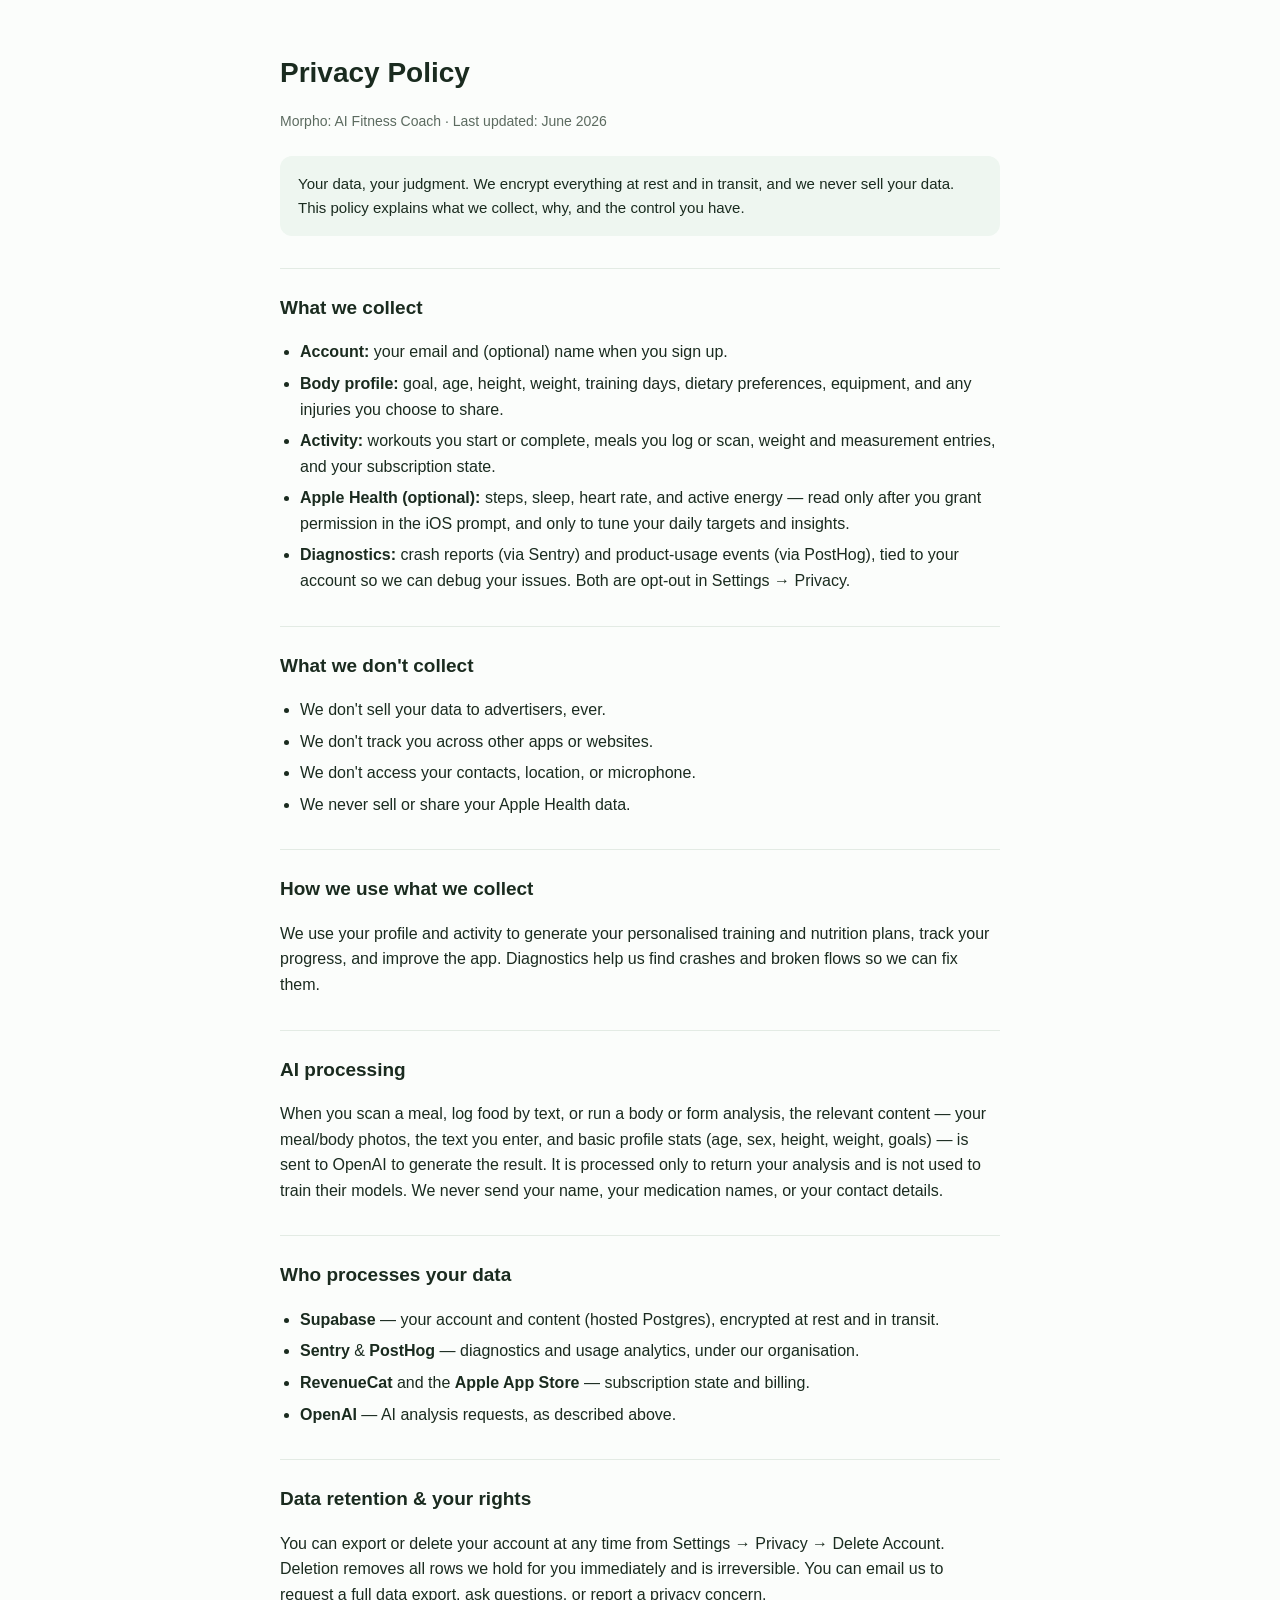
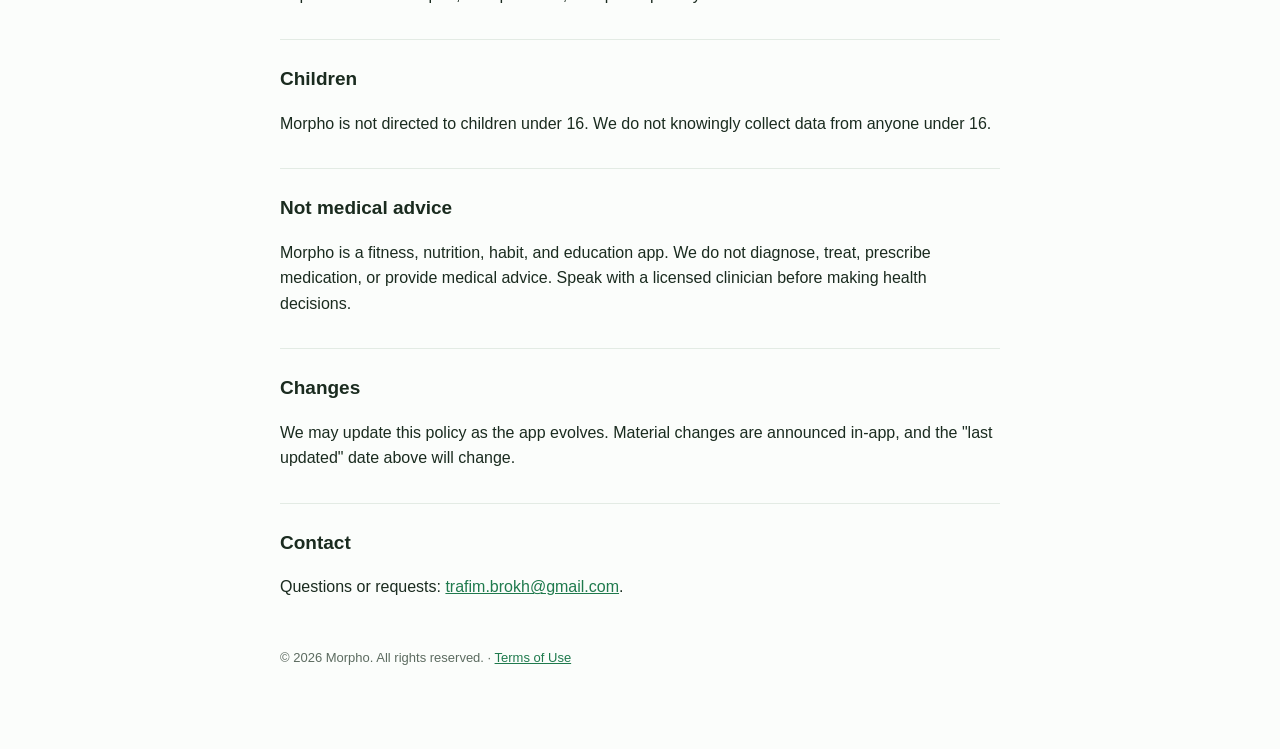
==== privacy.html @ f712c0f1 "Real contact email + support landing page" ====
<!DOCTYPE html>
<html lang="en">
<head>
<meta charset="utf-8" />
<meta name="viewport" content="width=device-width, initial-scale=1" />
<title>Privacy Policy — Morpho</title>
<style>
  :root { color-scheme: light; }
  body { font-family: -apple-system, BlinkMacSystemFont, "Segoe UI", Roboto, Helvetica, Arial, sans-serif;
         max-width: 720px; margin: 0 auto; padding: 32px 20px 80px; color: #1a2b1f; line-height: 1.6; background: #fbfdfb; }
  h1 { font-size: 28px; margin-bottom: 4px; }
  h2 { font-size: 19px; margin-top: 32px; border-top: 1px solid #e3ebe4; padding-top: 24px; }
  .meta { color: #5c6b60; font-size: 14px; margin-bottom: 24px; }
  ul { padding-left: 20px; } li { margin: 6px 0; }
  a { color: #1f7a4d; }
  .note { background: #eef6f0; border-radius: 12px; padding: 16px 18px; font-size: 15px; }
  footer { margin-top: 48px; color: #5c6b60; font-size: 13px; }
</style>
</head>
<body>
<h1>Privacy Policy</h1>
<p class="meta">Morpho: AI Fitness Coach &middot; Last updated: June 2026</p>

<p class="note">Your data, your judgment. We encrypt everything at rest and in transit, and we never sell your data. This policy explains what we collect, why, and the control you have.</p>

<h2>What we collect</h2>
<ul>
  <li><strong>Account:</strong> your email and (optional) name when you sign up.</li>
  <li><strong>Body profile:</strong> goal, age, height, weight, training days, dietary preferences, equipment, and any injuries you choose to share.</li>
  <li><strong>Activity:</strong> workouts you start or complete, meals you log or scan, weight and measurement entries, and your subscription state.</li>
  <li><strong>Apple Health (optional):</strong> steps, sleep, heart rate, and active energy — read only after you grant permission in the iOS prompt, and only to tune your daily targets and insights.</li>
  <li><strong>Diagnostics:</strong> crash reports (via Sentry) and product-usage events (via PostHog), tied to your account so we can debug your issues. Both are opt-out in Settings &rarr; Privacy.</li>
</ul>

<h2>What we don't collect</h2>
<ul>
  <li>We don't sell your data to advertisers, ever.</li>
  <li>We don't track you across other apps or websites.</li>
  <li>We don't access your contacts, location, or microphone.</li>
  <li>We never sell or share your Apple Health data.</li>
</ul>

<h2>How we use what we collect</h2>
<p>We use your profile and activity to generate your personalised training and nutrition plans, track your progress, and improve the app. Diagnostics help us find crashes and broken flows so we can fix them.</p>

<h2>AI processing</h2>
<p>When you scan a meal, log food by text, or run a body or form analysis, the relevant content — your meal/body photos, the text you enter, and basic profile stats (age, sex, height, weight, goals) — is sent to OpenAI to generate the result. It is processed only to return your analysis and is not used to train their models. We never send your name, your medication names, or your contact details.</p>

<h2>Who processes your data</h2>
<ul>
  <li><strong>Supabase</strong> — your account and content (hosted Postgres), encrypted at rest and in transit.</li>
  <li><strong>Sentry</strong> &amp; <strong>PostHog</strong> — diagnostics and usage analytics, under our organisation.</li>
  <li><strong>RevenueCat</strong> and the <strong>Apple App Store</strong> — subscription state and billing.</li>
  <li><strong>OpenAI</strong> — AI analysis requests, as described above.</li>
</ul>

<h2>Data retention &amp; your rights</h2>
<p>You can export or delete your account at any time from Settings &rarr; Privacy &rarr; Delete Account. Deletion removes all rows we hold for you immediately and is irreversible. You can email us to request a full data export, ask questions, or report a privacy concern.</p>

<h2>Children</h2>
<p>Morpho is not directed to children under 16. We do not knowingly collect data from anyone under 16.</p>

<h2>Not medical advice</h2>
<p>Morpho is a fitness, nutrition, habit, and education app. We do not diagnose, treat, prescribe medication, or provide medical advice. Speak with a licensed clinician before making health decisions.</p>

<h2>Changes</h2>
<p>We may update this policy as the app evolves. Material changes are announced in-app, and the "last updated" date above will change.</p>

<h2>Contact</h2>
<p>Questions or requests: <a href="mailto:trafim.brokh@gmail.com">trafim.brokh@gmail.com</a>.</p>

<footer>&copy; 2026 Morpho. All rights reserved. &middot; <a href="./terms.html">Terms of Use</a></footer>
</body>
</html>
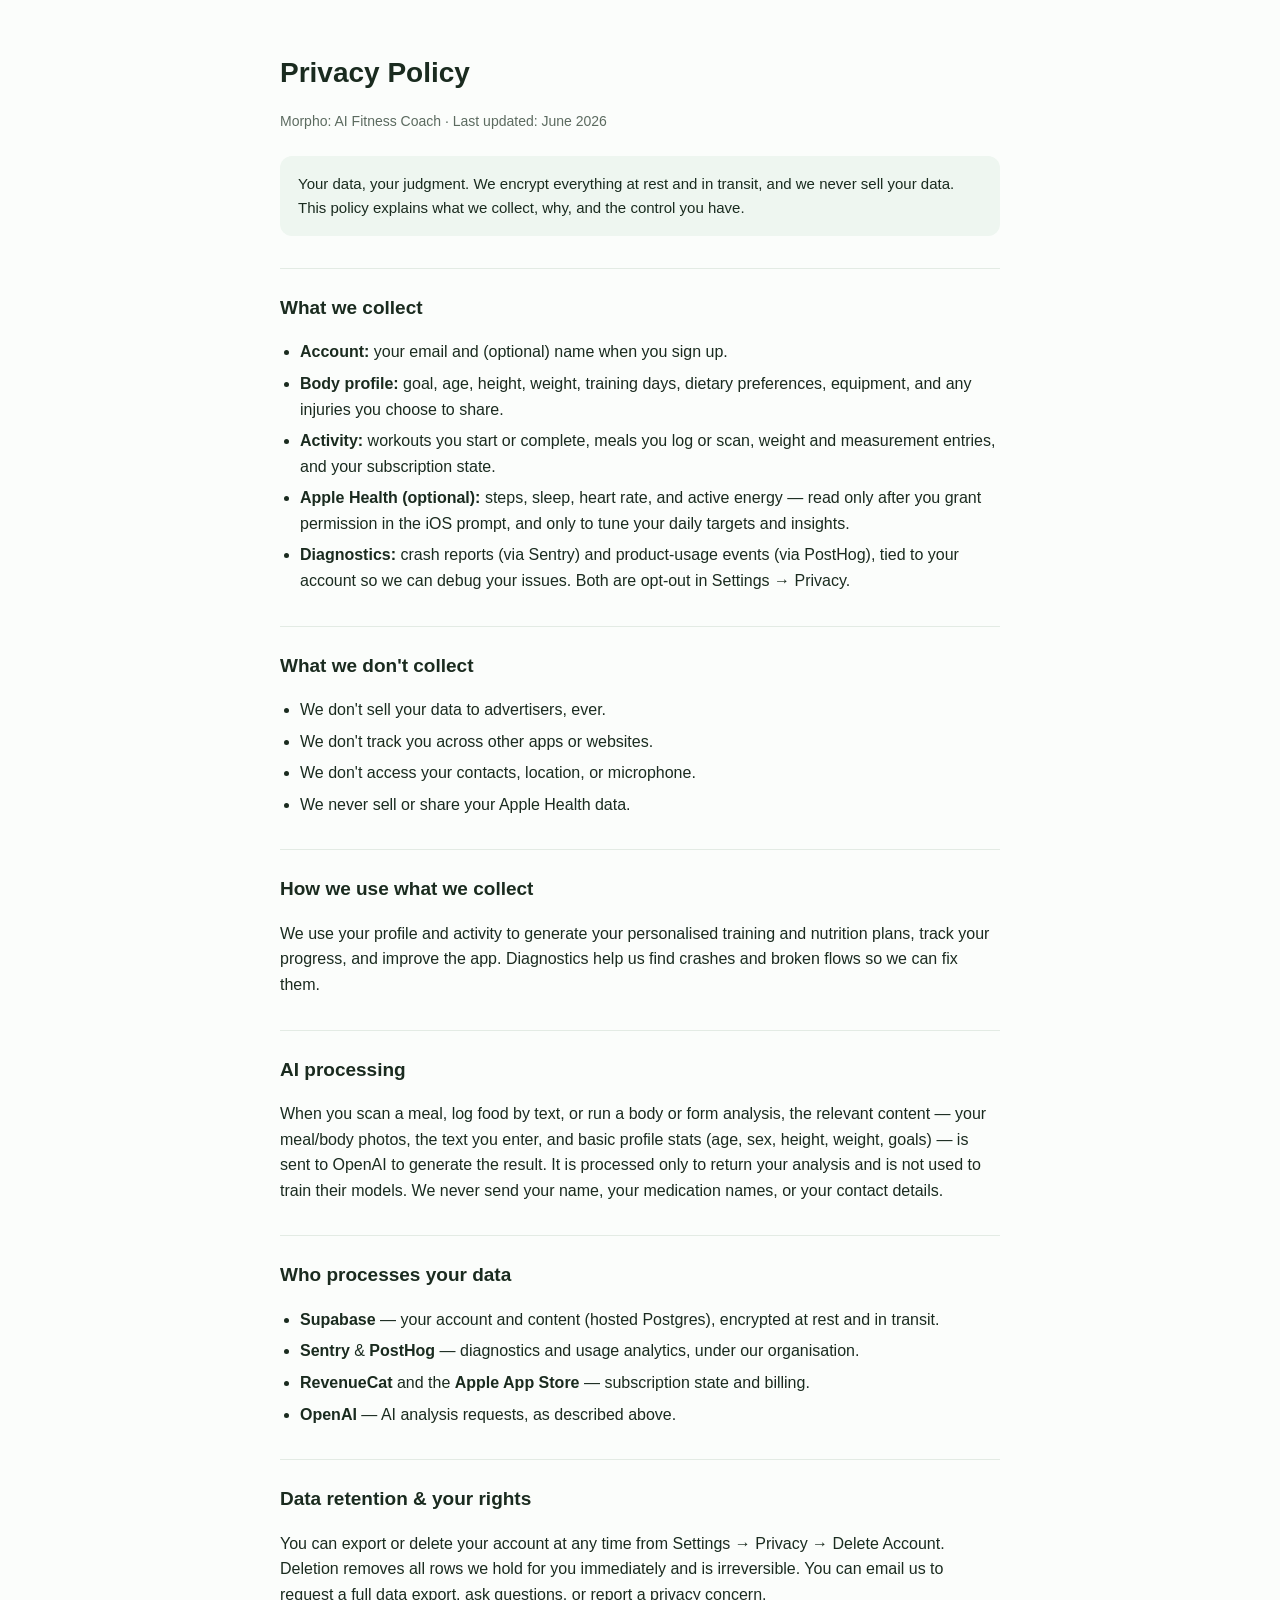
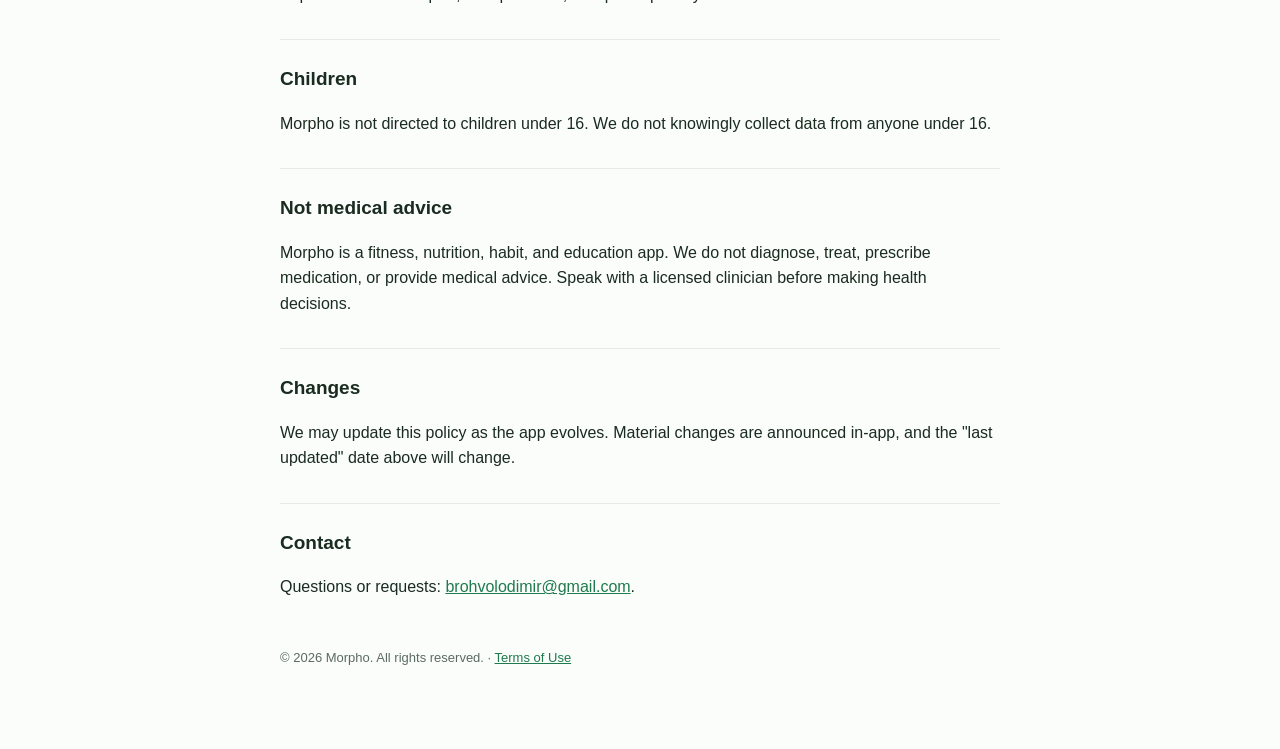
==== commit 682c6974: "Update support contact email to brohvolodimir@gmail.com" ====
--- a/privacy.html
+++ b/privacy.html
@@ -67,7 +67,7 @@
 <p>We may update this policy as the app evolves. Material changes are announced in-app, and the "last updated" date above will change.</p>
 
 <h2>Contact</h2>
-<p>Questions or requests: <a href="mailto:trafim.brokh@gmail.com">trafim.brokh@gmail.com</a>.</p>
+<p>Questions or requests: <a href="mailto:brohvolodimir@gmail.com">brohvolodimir@gmail.com</a>.</p>
 
 <footer>&copy; 2026 Morpho. All rights reserved. &middot; <a href="./terms.html">Terms of Use</a></footer>
 </body>
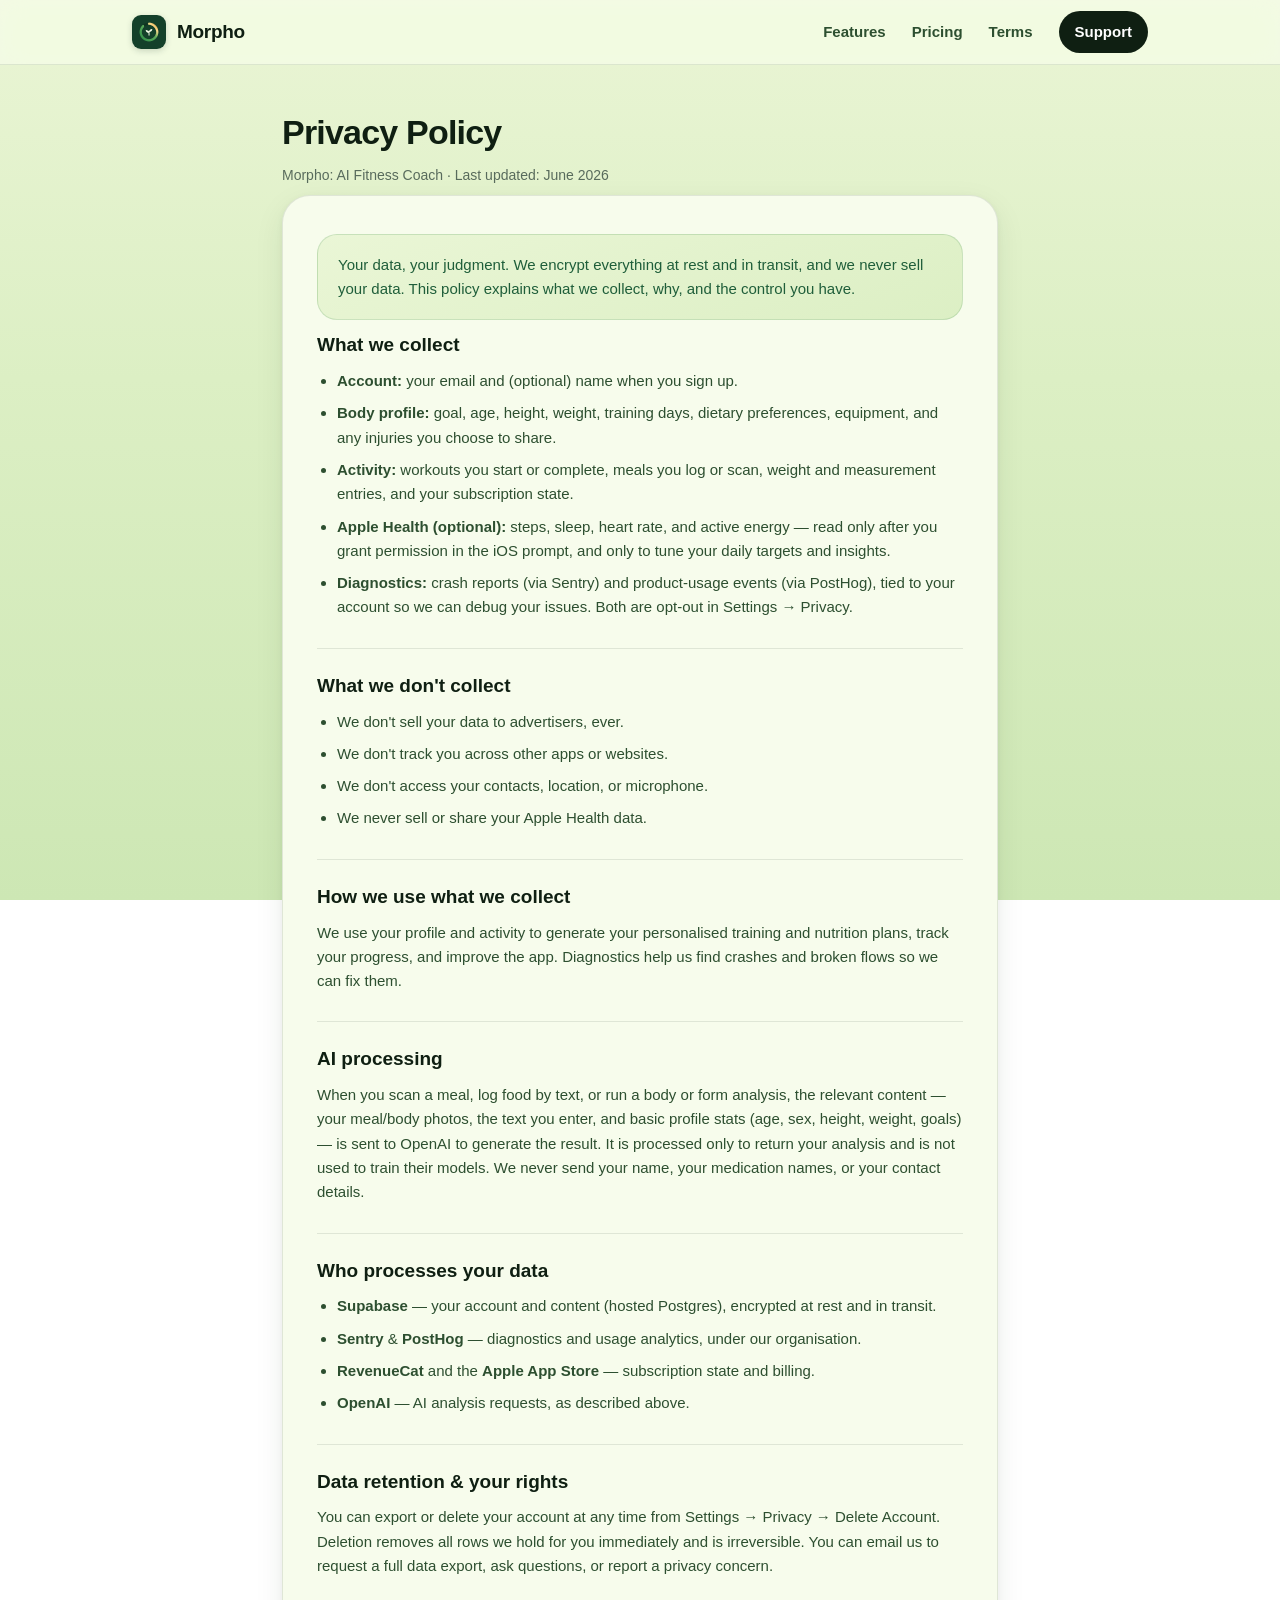
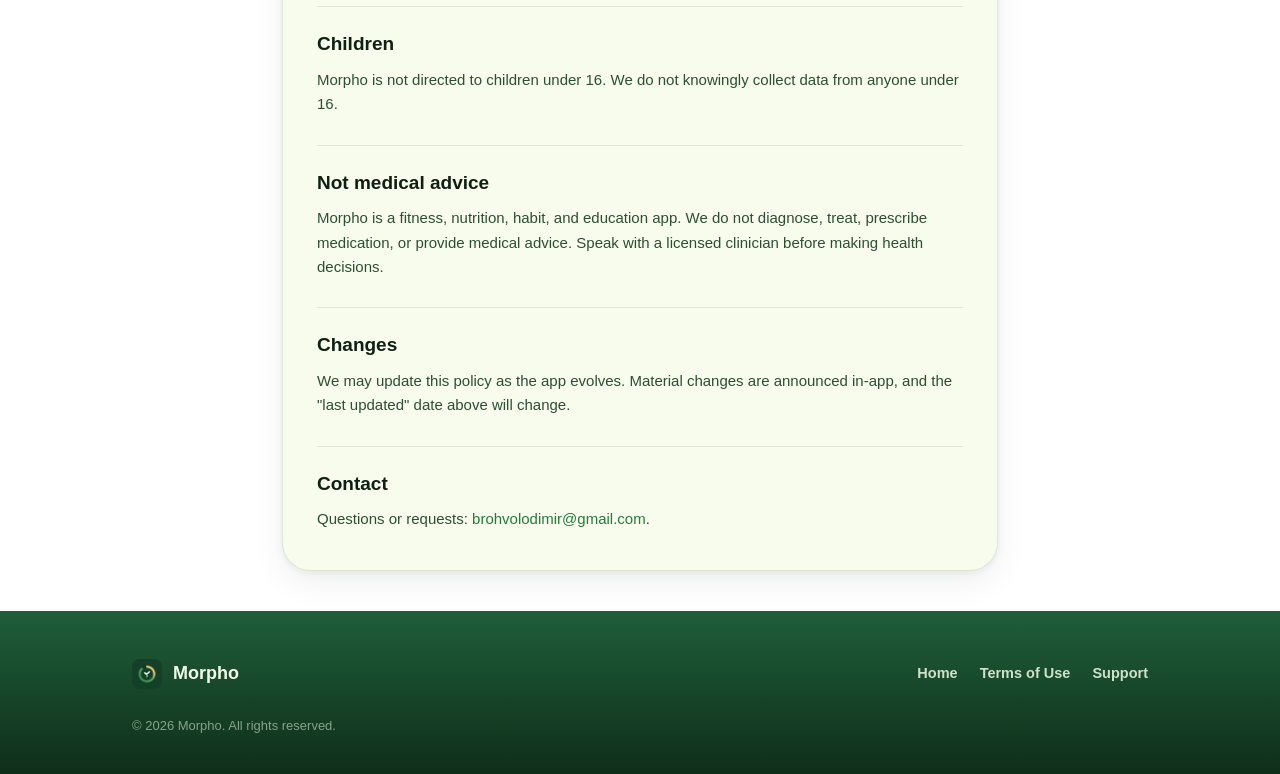
==== commit 618ef4d9: "Real Morpho marketing site (Meadow Dawn): landing + features + pricing + restyled legal" ====
--- a/privacy.html
+++ b/privacy.html
@@ -4,71 +4,93 @@
 <meta charset="utf-8" />
 <meta name="viewport" content="width=device-width, initial-scale=1" />
 <title>Privacy Policy — Morpho</title>
-<style>
-  :root { color-scheme: light; }
-  body { font-family: -apple-system, BlinkMacSystemFont, "Segoe UI", Roboto, Helvetica, Arial, sans-serif;
-         max-width: 720px; margin: 0 auto; padding: 32px 20px 80px; color: #1a2b1f; line-height: 1.6; background: #fbfdfb; }
-  h1 { font-size: 28px; margin-bottom: 4px; }
-  h2 { font-size: 19px; margin-top: 32px; border-top: 1px solid #e3ebe4; padding-top: 24px; }
-  .meta { color: #5c6b60; font-size: 14px; margin-bottom: 24px; }
-  ul { padding-left: 20px; } li { margin: 6px 0; }
-  a { color: #1f7a4d; }
-  .note { background: #eef6f0; border-radius: 12px; padding: 16px 18px; font-size: 15px; }
-  footer { margin-top: 48px; color: #5c6b60; font-size: 13px; }
-</style>
+<link rel="icon" href="icon.png" />
+<link rel="stylesheet" href="styles.css" />
 </head>
 <body>
-<h1>Privacy Policy</h1>
-<p class="meta">Morpho: AI Fitness Coach &middot; Last updated: June 2026</p>
 
-<p class="note">Your data, your judgment. We encrypt everything at rest and in transit, and we never sell your data. This policy explains what we collect, why, and the control you have.</p>
+<header class="nav">
+  <div class="wrap nav-inner">
+    <a class="brand" href="./"><img src="icon.png" alt="Morpho" /> Morpho</a>
+    <nav class="nav-links">
+      <a href="./#features">Features</a>
+      <a href="./#pricing">Pricing</a>
+      <a href="terms.html">Terms</a>
+      <a class="nav-cta" href="mailto:brohvolodimir@gmail.com">Support</a>
+    </nav>
+  </div>
+</header>
 
-<h2>What we collect</h2>
-<ul>
-  <li><strong>Account:</strong> your email and (optional) name when you sign up.</li>
-  <li><strong>Body profile:</strong> goal, age, height, weight, training days, dietary preferences, equipment, and any injuries you choose to share.</li>
-  <li><strong>Activity:</strong> workouts you start or complete, meals you log or scan, weight and measurement entries, and your subscription state.</li>
-  <li><strong>Apple Health (optional):</strong> steps, sleep, heart rate, and active energy — read only after you grant permission in the iOS prompt, and only to tune your daily targets and insights.</li>
-  <li><strong>Diagnostics:</strong> crash reports (via Sentry) and product-usage events (via PostHog), tied to your account so we can debug your issues. Both are opt-out in Settings &rarr; Privacy.</li>
-</ul>
+<div class="wrap narrow">
+  <div class="legal-head">
+    <h1>Privacy Policy</h1>
+    <div class="meta">Morpho: AI Fitness Coach &middot; Last updated: June 2026</div>
+  </div>
 
-<h2>What we don't collect</h2>
-<ul>
-  <li>We don't sell your data to advertisers, ever.</li>
-  <li>We don't track you across other apps or websites.</li>
-  <li>We don't access your contacts, location, or microphone.</li>
-  <li>We never sell or share your Apple Health data.</li>
-</ul>
+  <div class="legal">
+    <p class="promise">Your data, your judgment. We encrypt everything at rest and in transit, and we never sell your data. This policy explains what we collect, why, and the control you have.</p>
 
-<h2>How we use what we collect</h2>
-<p>We use your profile and activity to generate your personalised training and nutrition plans, track your progress, and improve the app. Diagnostics help us find crashes and broken flows so we can fix them.</p>
+    <h2>What we collect</h2>
+    <ul>
+      <li><strong>Account:</strong> your email and (optional) name when you sign up.</li>
+      <li><strong>Body profile:</strong> goal, age, height, weight, training days, dietary preferences, equipment, and any injuries you choose to share.</li>
+      <li><strong>Activity:</strong> workouts you start or complete, meals you log or scan, weight and measurement entries, and your subscription state.</li>
+      <li><strong>Apple Health (optional):</strong> steps, sleep, heart rate, and active energy — read only after you grant permission in the iOS prompt, and only to tune your daily targets and insights.</li>
+      <li><strong>Diagnostics:</strong> crash reports (via Sentry) and product-usage events (via PostHog), tied to your account so we can debug your issues. Both are opt-out in Settings &rarr; Privacy.</li>
+    </ul>
 
-<h2>AI processing</h2>
-<p>When you scan a meal, log food by text, or run a body or form analysis, the relevant content — your meal/body photos, the text you enter, and basic profile stats (age, sex, height, weight, goals) — is sent to OpenAI to generate the result. It is processed only to return your analysis and is not used to train their models. We never send your name, your medication names, or your contact details.</p>
+    <h2>What we don't collect</h2>
+    <ul>
+      <li>We don't sell your data to advertisers, ever.</li>
+      <li>We don't track you across other apps or websites.</li>
+      <li>We don't access your contacts, location, or microphone.</li>
+      <li>We never sell or share your Apple Health data.</li>
+    </ul>
 
-<h2>Who processes your data</h2>
-<ul>
-  <li><strong>Supabase</strong> — your account and content (hosted Postgres), encrypted at rest and in transit.</li>
-  <li><strong>Sentry</strong> &amp; <strong>PostHog</strong> — diagnostics and usage analytics, under our organisation.</li>
-  <li><strong>RevenueCat</strong> and the <strong>Apple App Store</strong> — subscription state and billing.</li>
-  <li><strong>OpenAI</strong> — AI analysis requests, as described above.</li>
-</ul>
+    <h2>How we use what we collect</h2>
+    <p>We use your profile and activity to generate your personalised training and nutrition plans, track your progress, and improve the app. Diagnostics help us find crashes and broken flows so we can fix them.</p>
 
-<h2>Data retention &amp; your rights</h2>
-<p>You can export or delete your account at any time from Settings &rarr; Privacy &rarr; Delete Account. Deletion removes all rows we hold for you immediately and is irreversible. You can email us to request a full data export, ask questions, or report a privacy concern.</p>
+    <h2>AI processing</h2>
+    <p>When you scan a meal, log food by text, or run a body or form analysis, the relevant content — your meal/body photos, the text you enter, and basic profile stats (age, sex, height, weight, goals) — is sent to OpenAI to generate the result. It is processed only to return your analysis and is not used to train their models. We never send your name, your medication names, or your contact details.</p>
 
-<h2>Children</h2>
-<p>Morpho is not directed to children under 16. We do not knowingly collect data from anyone under 16.</p>
+    <h2>Who processes your data</h2>
+    <ul>
+      <li><strong>Supabase</strong> — your account and content (hosted Postgres), encrypted at rest and in transit.</li>
+      <li><strong>Sentry</strong> &amp; <strong>PostHog</strong> — diagnostics and usage analytics, under our organisation.</li>
+      <li><strong>RevenueCat</strong> and the <strong>Apple App Store</strong> — subscription state and billing.</li>
+      <li><strong>OpenAI</strong> — AI analysis requests, as described above.</li>
+    </ul>
 
-<h2>Not medical advice</h2>
-<p>Morpho is a fitness, nutrition, habit, and education app. We do not diagnose, treat, prescribe medication, or provide medical advice. Speak with a licensed clinician before making health decisions.</p>
+    <h2>Data retention &amp; your rights</h2>
+    <p>You can export or delete your account at any time from Settings &rarr; Privacy &rarr; Delete Account. Deletion removes all rows we hold for you immediately and is irreversible. You can email us to request a full data export, ask questions, or report a privacy concern.</p>
 
-<h2>Changes</h2>
-<p>We may update this policy as the app evolves. Material changes are announced in-app, and the "last updated" date above will change.</p>
+    <h2>Children</h2>
+    <p>Morpho is not directed to children under 16. We do not knowingly collect data from anyone under 16.</p>
 
-<h2>Contact</h2>
-<p>Questions or requests: <a href="mailto:brohvolodimir@gmail.com">brohvolodimir@gmail.com</a>.</p>
+    <h2>Not medical advice</h2>
+    <p>Morpho is a fitness, nutrition, habit, and education app. We do not diagnose, treat, prescribe medication, or provide medical advice. Speak with a licensed clinician before making health decisions.</p>
 
-<footer>&copy; 2026 Morpho. All rights reserved. &middot; <a href="./terms.html">Terms of Use</a></footer>
+    <h2>Changes</h2>
+    <p>We may update this policy as the app evolves. Material changes are announced in-app, and the "last updated" date above will change.</p>
+
+    <h2>Contact</h2>
+    <p>Questions or requests: <a href="mailto:brohvolodimir@gmail.com">brohvolodimir@gmail.com</a>.</p>
+  </div>
+</div>
+
+<footer>
+  <div class="wrap">
+    <div class="foot">
+      <div class="b"><img src="icon.png" alt="Morpho" /> Morpho</div>
+      <div class="foot-links">
+        <a href="./">Home</a>
+        <a href="terms.html">Terms of Use</a>
+        <a href="mailto:brohvolodimir@gmail.com">Support</a>
+      </div>
+    </div>
+    <div class="copy">© 2026 Morpho. All rights reserved.</div>
+  </div>
+</footer>
+
 </body>
 </html>
--- a/styles.css
+++ b/styles.css
@@ -0,0 +1,121 @@
+/* Morpho — Meadow Dawn web identity
+   Palette mirrors the app's constants/theme.ts. */
+:root{
+  --bg-top:#EAF5D5; --bg-mid:#DCEFC4; --bg-low:#CDE7B4;
+  --cream:#F7FCEC; --cream-alt:#E8F2D3;
+  --green:#267A3D; --green-bright:#2F8F4A; --mint:#5FAE5C;
+  --forest:#1F5E3A; --ink:#0F1F12; --forest-ink:#0F2E1A;
+  --gold:#D49A2E; --gold-light:#FFD98A; --gold-pale:#FFF6D6;
+  --text:#0F1F12; --text-2:#2D4F30; --muted:#586B5C;
+  --line:rgba(15,46,26,.10);
+  --radius:20px; --radius-lg:28px; --radius-pill:999px;
+  --shadow:0 10px 30px rgba(15,46,26,.08), 0 2px 6px rgba(15,46,26,.05);
+  --shadow-lg:0 26px 64px rgba(15,46,26,.18);
+  --font:-apple-system,BlinkMacSystemFont,"Segoe UI",Roboto,Inter,Helvetica,Arial,sans-serif;
+}
+*{box-sizing:border-box;margin:0;padding:0}
+html{scroll-behavior:smooth;-webkit-text-size-adjust:100%}
+body{font-family:var(--font);color:var(--text);line-height:1.62;
+  background:linear-gradient(180deg,var(--bg-top) 0%,var(--bg-mid) 42%,var(--bg-low) 100%);
+  background-attachment:fixed;-webkit-font-smoothing:antialiased;text-rendering:optimizeLegibility}
+a{color:var(--green);text-decoration:none;transition:opacity .15s ease}
+a:hover{opacity:.78}
+.wrap{max-width:1060px;margin:0 auto;padding:0 22px}
+.narrow{max-width:760px}
+
+/* ---------- Header ---------- */
+header.nav{position:sticky;top:0;z-index:30;backdrop-filter:saturate(150%) blur(12px);
+  background:rgba(247,252,236,.72);border-bottom:1px solid var(--line)}
+.nav-inner{display:flex;align-items:center;justify-content:space-between;height:64px}
+.brand{display:flex;align-items:center;gap:11px;font-weight:800;font-size:19px;letter-spacing:-.3px;color:var(--ink)}
+.brand img{width:34px;height:34px;border-radius:9px;box-shadow:0 2px 6px rgba(15,46,26,.18)}
+.nav-links{display:flex;gap:26px;align-items:center}
+.nav-links a{color:var(--text-2);font-weight:600;font-size:15px}
+.nav-cta{background:var(--ink);color:#fff !important;padding:9px 16px;border-radius:var(--radius-pill);font-size:14px;font-weight:700;opacity:1}
+.nav-cta:hover{opacity:.88}
+@media(max-width:640px){.nav-links a:not(.nav-cta){display:none}}
+
+/* ---------- Hero ---------- */
+.hero{position:relative;margin:26px 0 8px;border-radius:var(--radius-lg);overflow:hidden;
+  background:linear-gradient(165deg,#2F8F4A 0%,#1F5E3A 52%,#0F2E1A 100%);
+  box-shadow:var(--shadow-lg);color:#F4FBE9}
+.hero::before{content:"";position:absolute;top:-120px;right:-80px;width:340px;height:340px;border-radius:50%;
+  background:radial-gradient(circle,rgba(255,217,138,.55),rgba(212,154,46,.10) 60%,transparent 72%);filter:blur(2px)}
+.hero-in{position:relative;padding:64px 44px 60px;max-width:720px}
+.badge{display:inline-flex;align-items:center;gap:8px;background:rgba(255,246,214,.16);
+  border:1px solid rgba(255,217,138,.42);color:var(--gold-pale);padding:7px 14px;border-radius:var(--radius-pill);
+  font-size:13px;font-weight:700;letter-spacing:.2px;margin-bottom:22px}
+.badge .dot{width:7px;height:7px;border-radius:50%;background:var(--gold-light);box-shadow:0 0 10px var(--gold-light)}
+.hero h1{font-size:clamp(34px,6vw,54px);line-height:1.04;letter-spacing:-1.4px;font-weight:850;margin-bottom:18px}
+.hero h1 .accent{color:var(--gold-light)}
+.hero p.sub{font-size:clamp(16px,2.4vw,20px);color:rgba(244,251,233,.82);max-width:560px;margin-bottom:30px}
+.hero-cta{display:flex;gap:14px;flex-wrap:wrap}
+.btn{display:inline-flex;align-items:center;gap:9px;font-weight:750;font-size:15px;padding:13px 22px;border-radius:var(--radius-pill);transition:transform .12s ease,box-shadow .15s ease}
+.btn:hover{transform:translateY(-1px)}
+.btn-gold{background:linear-gradient(180deg,#FFE6A6,#F0B53C);color:#5a3d05 !important;box-shadow:0 8px 22px rgba(212,154,46,.4)}
+.btn-ghost{background:rgba(247,252,236,.10);color:#F4FBE9 !important;border:1px solid rgba(244,251,233,.28)}
+
+/* ---------- Sections ---------- */
+section{padding:54px 0}
+.eyebrow{color:var(--green);font-weight:800;font-size:13px;letter-spacing:1.4px;text-transform:uppercase;margin-bottom:10px}
+h2.sec{font-size:clamp(26px,4vw,36px);letter-spacing:-.8px;font-weight:820;line-height:1.1;margin-bottom:14px;color:var(--ink)}
+.lead{color:var(--text-2);font-size:17px;max-width:620px;margin-bottom:34px}
+
+/* feature grid */
+.grid{display:grid;grid-template-columns:repeat(3,1fr);gap:18px}
+@media(max-width:860px){.grid{grid-template-columns:repeat(2,1fr)}}
+@media(max-width:560px){.grid{grid-template-columns:1fr}}
+.card{background:var(--cream);border:1px solid var(--line);border-radius:var(--radius);padding:24px 22px;box-shadow:var(--shadow);transition:transform .15s ease,box-shadow .15s ease}
+.card:hover{transform:translateY(-3px);box-shadow:var(--shadow-lg)}
+.ic{width:46px;height:46px;border-radius:13px;display:flex;align-items:center;justify-content:center;margin-bottom:16px;
+  background:linear-gradient(160deg,#E9F6D4,#CFE9B0);border:1px solid rgba(38,122,61,.18)}
+.ic svg{width:23px;height:23px;stroke:var(--green);stroke-width:2;fill:none;stroke-linecap:round;stroke-linejoin:round}
+.card h3{font-size:18px;letter-spacing:-.3px;margin-bottom:7px;color:var(--ink)}
+.card p{color:var(--muted);font-size:14.5px;line-height:1.55}
+
+/* steps */
+.steps{display:grid;grid-template-columns:repeat(3,1fr);gap:18px}
+@media(max-width:700px){.steps{grid-template-columns:1fr}}
+.step{position:relative;padding:26px 22px;background:var(--cream);border:1px solid var(--line);border-radius:var(--radius);box-shadow:var(--shadow)}
+.step .n{width:34px;height:34px;border-radius:50%;background:var(--ink);color:var(--gold-light);display:flex;align-items:center;justify-content:center;font-weight:800;font-size:15px;margin-bottom:14px}
+.step h3{font-size:17px;margin-bottom:6px}
+.step p{color:var(--muted);font-size:14.5px}
+
+/* pricing */
+.prices{display:grid;grid-template-columns:repeat(3,1fr);gap:18px;align-items:stretch}
+@media(max-width:760px){.prices{grid-template-columns:1fr}}
+.price{background:var(--cream);border:1px solid var(--line);border-radius:var(--radius);padding:26px 24px;box-shadow:var(--shadow);display:flex;flex-direction:column}
+.price.best{border:2px solid var(--green-bright);background:linear-gradient(180deg,#F7FCEC,#EEF7DC);position:relative}
+.price.best::after{content:"BEST VALUE";position:absolute;top:-11px;left:24px;background:var(--ink);color:var(--gold-light);font-size:11px;font-weight:800;letter-spacing:.8px;padding:4px 11px;border-radius:var(--radius-pill)}
+.price .name{font-weight:700;color:var(--text-2);font-size:15px}
+.price .amt{font-size:34px;font-weight:850;letter-spacing:-1px;color:var(--ink);margin:8px 0 2px}
+.price .per{color:var(--muted);font-size:14px;margin-bottom:14px}
+.price .save{margin-top:auto;color:var(--green);font-weight:700;font-size:14px}
+.note{color:var(--muted);font-size:13.5px;margin-top:20px;line-height:1.6}
+
+/* disclaimer band */
+.band{background:var(--cream-alt);border:1px solid var(--line);border-radius:var(--radius);padding:22px 24px;display:flex;gap:14px;align-items:flex-start}
+.band .ic2{flex:0 0 auto;width:38px;height:38px;border-radius:11px;background:#FFF6D6;display:flex;align-items:center;justify-content:center}
+.band .ic2 svg{width:20px;height:20px;stroke:var(--warningInk,#8A6A12);stroke-width:2;fill:none}
+.band p{color:var(--text-2);font-size:14.5px}
+
+/* legal pages */
+.legal-head{padding:40px 0 8px}
+.legal-head h1{font-size:34px;letter-spacing:-.8px;color:var(--ink)}
+.legal-head .meta{color:var(--muted);font-size:14px;margin-top:4px}
+.legal{background:var(--cream);border:1px solid var(--line);border-radius:var(--radius-lg);padding:30px 34px 38px;box-shadow:var(--shadow);margin-bottom:40px}
+.legal h2{font-size:19px;margin-top:28px;color:var(--ink);border-top:1px solid var(--line);padding-top:22px}
+.legal h2:first-of-type{border-top:0;padding-top:0;margin-top:6px}
+.legal p,.legal li{color:var(--text-2);font-size:15px;margin-top:8px}
+.legal ul{padding-left:20px}
+.legal .promise{background:linear-gradient(160deg,#EAF6D6,#DCEFC4);border-radius:var(--radius);padding:18px 20px;font-size:15px;color:var(--forest);margin-bottom:10px;border:1px solid rgba(38,122,61,.16)}
+
+/* footer */
+footer{background:linear-gradient(180deg,#1F5E3A,#0F2E1A);color:#CFE2C8;margin-top:30px;padding:48px 0 38px}
+.foot{display:flex;justify-content:space-between;gap:24px;flex-wrap:wrap}
+.foot .b{display:flex;align-items:center;gap:11px;font-weight:800;font-size:18px;color:#F4FBE9}
+.foot .b img{width:30px;height:30px;border-radius:8px}
+.foot-links{display:flex;gap:22px;flex-wrap:wrap;align-items:center}
+.foot-links a{color:#CFE2C8;font-size:14.5px;font-weight:600}
+.foot-links a:hover{color:#fff;opacity:1}
+.copy{margin-top:26px;color:rgba(207,226,200,.62);font-size:13px}
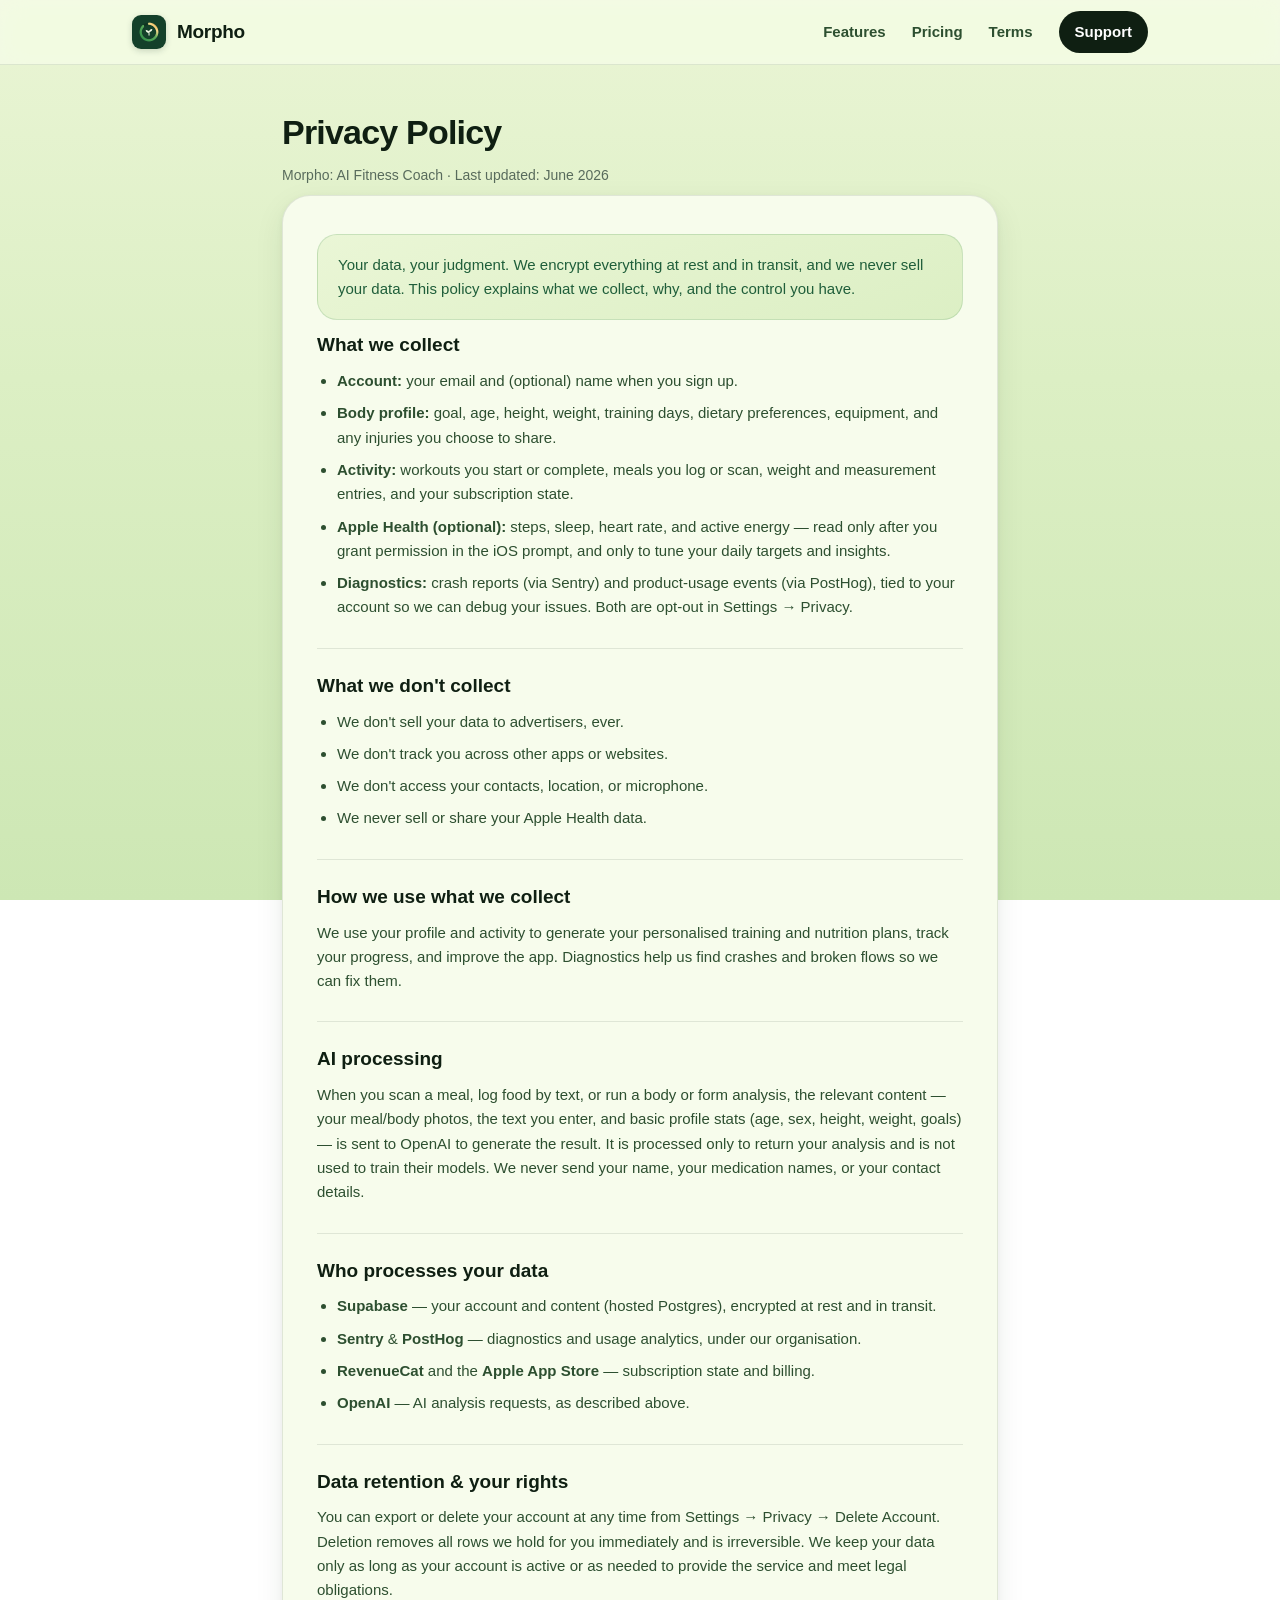
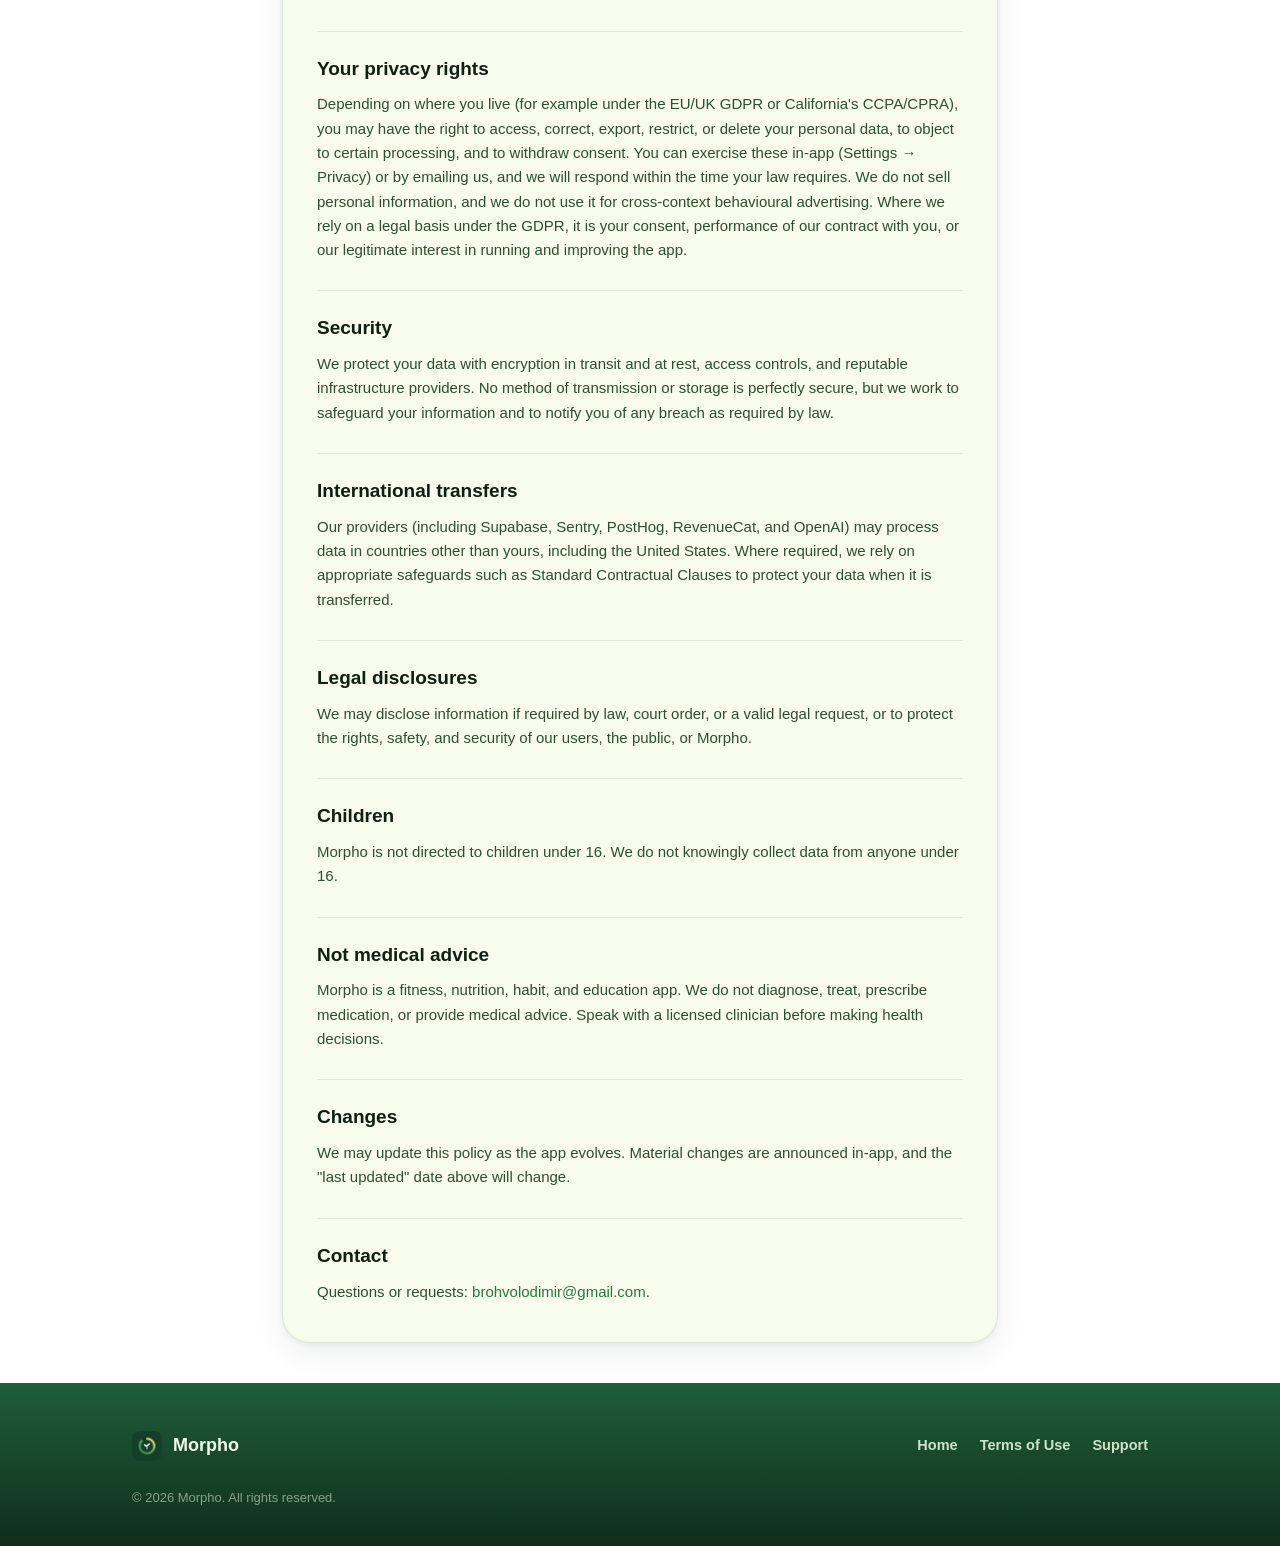
==== commit 50336490: "Strengthen legal: liability, warranty, IP, indemnity, AI + health risk, Apple, governing law; privac" ====
--- a/privacy.html
+++ b/privacy.html
@@ -62,7 +62,19 @@
     </ul>
 
     <h2>Data retention &amp; your rights</h2>
-    <p>You can export or delete your account at any time from Settings &rarr; Privacy &rarr; Delete Account. Deletion removes all rows we hold for you immediately and is irreversible. You can email us to request a full data export, ask questions, or report a privacy concern.</p>
+    <p>You can export or delete your account at any time from Settings &rarr; Privacy &rarr; Delete Account. Deletion removes all rows we hold for you immediately and is irreversible. We keep your data only as long as your account is active or as needed to provide the service and meet legal obligations.</p>
+
+    <h2>Your privacy rights</h2>
+    <p>Depending on where you live (for example under the EU/UK GDPR or California's CCPA/CPRA), you may have the right to access, correct, export, restrict, or delete your personal data, to object to certain processing, and to withdraw consent. You can exercise these in-app (Settings &rarr; Privacy) or by emailing us, and we will respond within the time your law requires. We do not sell personal information, and we do not use it for cross-context behavioural advertising. Where we rely on a legal basis under the GDPR, it is your consent, performance of our contract with you, or our legitimate interest in running and improving the app.</p>
+
+    <h2>Security</h2>
+    <p>We protect your data with encryption in transit and at rest, access controls, and reputable infrastructure providers. No method of transmission or storage is perfectly secure, but we work to safeguard your information and to notify you of any breach as required by law.</p>
+
+    <h2>International transfers</h2>
+    <p>Our providers (including Supabase, Sentry, PostHog, RevenueCat, and OpenAI) may process data in countries other than yours, including the United States. Where required, we rely on appropriate safeguards such as Standard Contractual Clauses to protect your data when it is transferred.</p>
+
+    <h2>Legal disclosures</h2>
+    <p>We may disclose information if required by law, court order, or a valid legal request, or to protect the rights, safety, and security of our users, the public, or Morpho.</p>
 
     <h2>Children</h2>
     <p>Morpho is not directed to children under 16. We do not knowingly collect data from anyone under 16.</p>
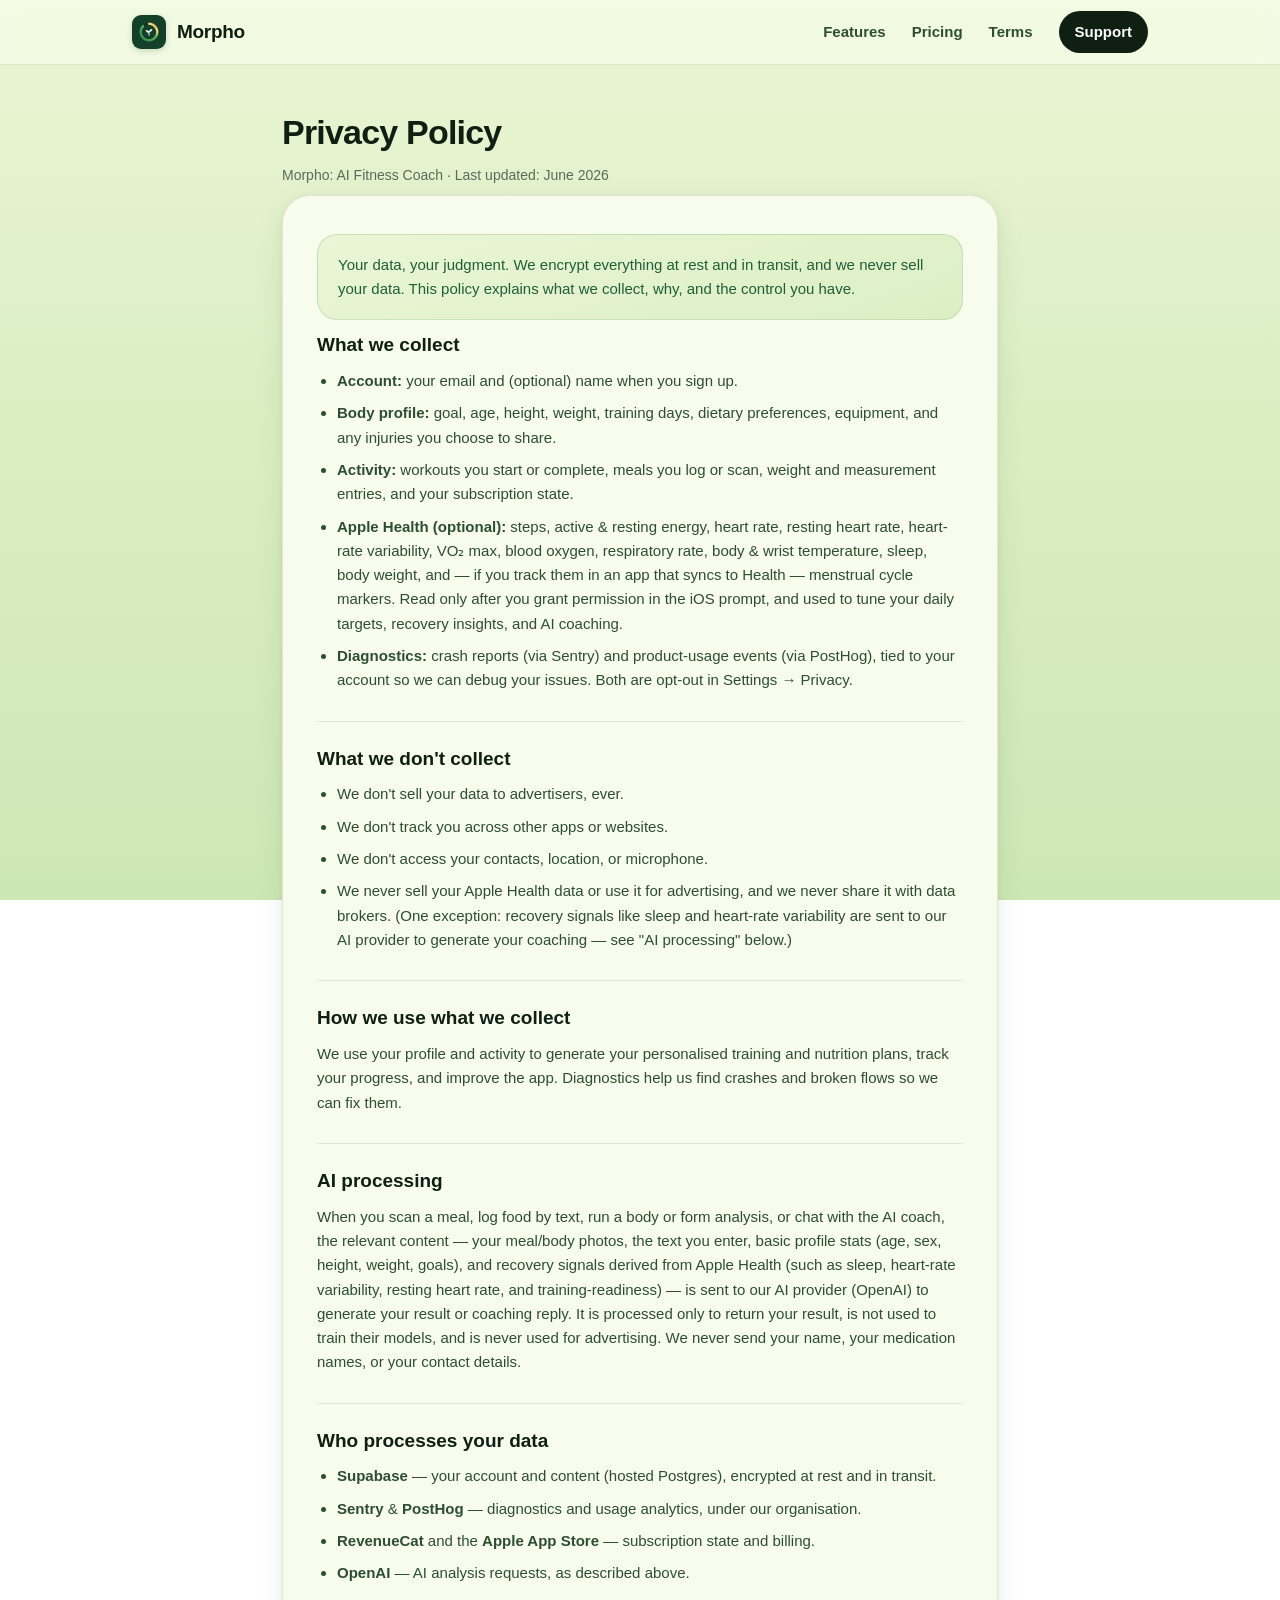
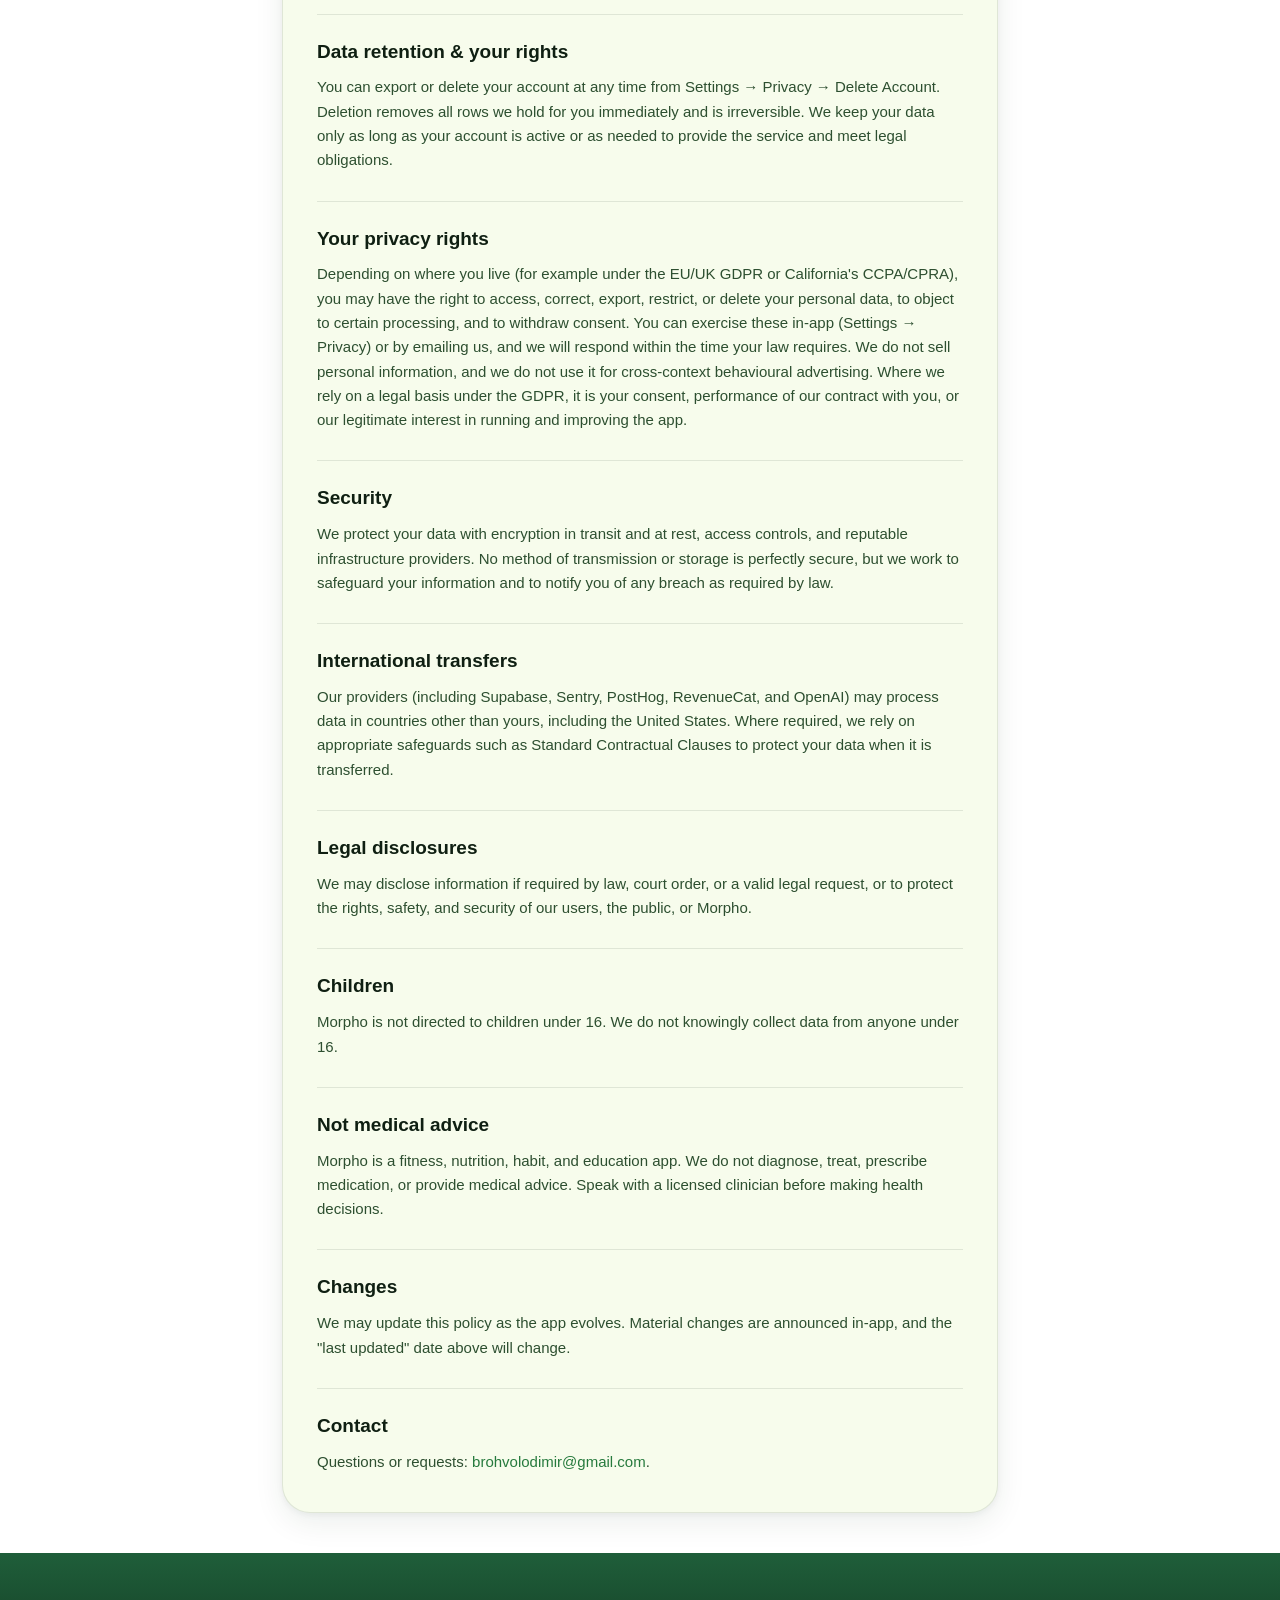
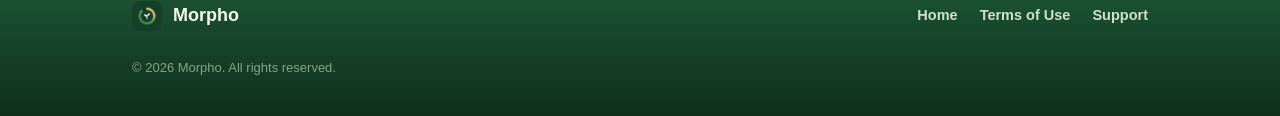
==== commit 843213ec: "Privacy: disclose full HealthKit read scope + that recovery signals go to OpenAI Co-Authored-By: Cla" ====
--- a/privacy.html
+++ b/privacy.html
@@ -35,7 +35,7 @@
       <li><strong>Account:</strong> your email and (optional) name when you sign up.</li>
       <li><strong>Body profile:</strong> goal, age, height, weight, training days, dietary preferences, equipment, and any injuries you choose to share.</li>
       <li><strong>Activity:</strong> workouts you start or complete, meals you log or scan, weight and measurement entries, and your subscription state.</li>
-      <li><strong>Apple Health (optional):</strong> steps, sleep, heart rate, and active energy — read only after you grant permission in the iOS prompt, and only to tune your daily targets and insights.</li>
+      <li><strong>Apple Health (optional):</strong> steps, active &amp; resting energy, heart rate, resting heart rate, heart-rate variability, VO₂ max, blood oxygen, respiratory rate, body &amp; wrist temperature, sleep, body weight, and — if you track them in an app that syncs to Health — menstrual cycle markers. Read only after you grant permission in the iOS prompt, and used to tune your daily targets, recovery insights, and AI coaching.</li>
       <li><strong>Diagnostics:</strong> crash reports (via Sentry) and product-usage events (via PostHog), tied to your account so we can debug your issues. Both are opt-out in Settings &rarr; Privacy.</li>
     </ul>
 
@@ -44,14 +44,14 @@
       <li>We don't sell your data to advertisers, ever.</li>
       <li>We don't track you across other apps or websites.</li>
       <li>We don't access your contacts, location, or microphone.</li>
-      <li>We never sell or share your Apple Health data.</li>
+      <li>We never sell your Apple Health data or use it for advertising, and we never share it with data brokers. (One exception: recovery signals like sleep and heart-rate variability are sent to our AI provider to generate your coaching — see "AI processing" below.)</li>
     </ul>
 
     <h2>How we use what we collect</h2>
     <p>We use your profile and activity to generate your personalised training and nutrition plans, track your progress, and improve the app. Diagnostics help us find crashes and broken flows so we can fix them.</p>
 
     <h2>AI processing</h2>
-    <p>When you scan a meal, log food by text, or run a body or form analysis, the relevant content — your meal/body photos, the text you enter, and basic profile stats (age, sex, height, weight, goals) — is sent to OpenAI to generate the result. It is processed only to return your analysis and is not used to train their models. We never send your name, your medication names, or your contact details.</p>
+    <p>When you scan a meal, log food by text, run a body or form analysis, or chat with the AI coach, the relevant content — your meal/body photos, the text you enter, basic profile stats (age, sex, height, weight, goals), and recovery signals derived from Apple Health (such as sleep, heart-rate variability, resting heart rate, and training-readiness) — is sent to our AI provider (OpenAI) to generate your result or coaching reply. It is processed only to return your result, is not used to train their models, and is never used for advertising. We never send your name, your medication names, or your contact details.</p>
 
     <h2>Who processes your data</h2>
     <ul>
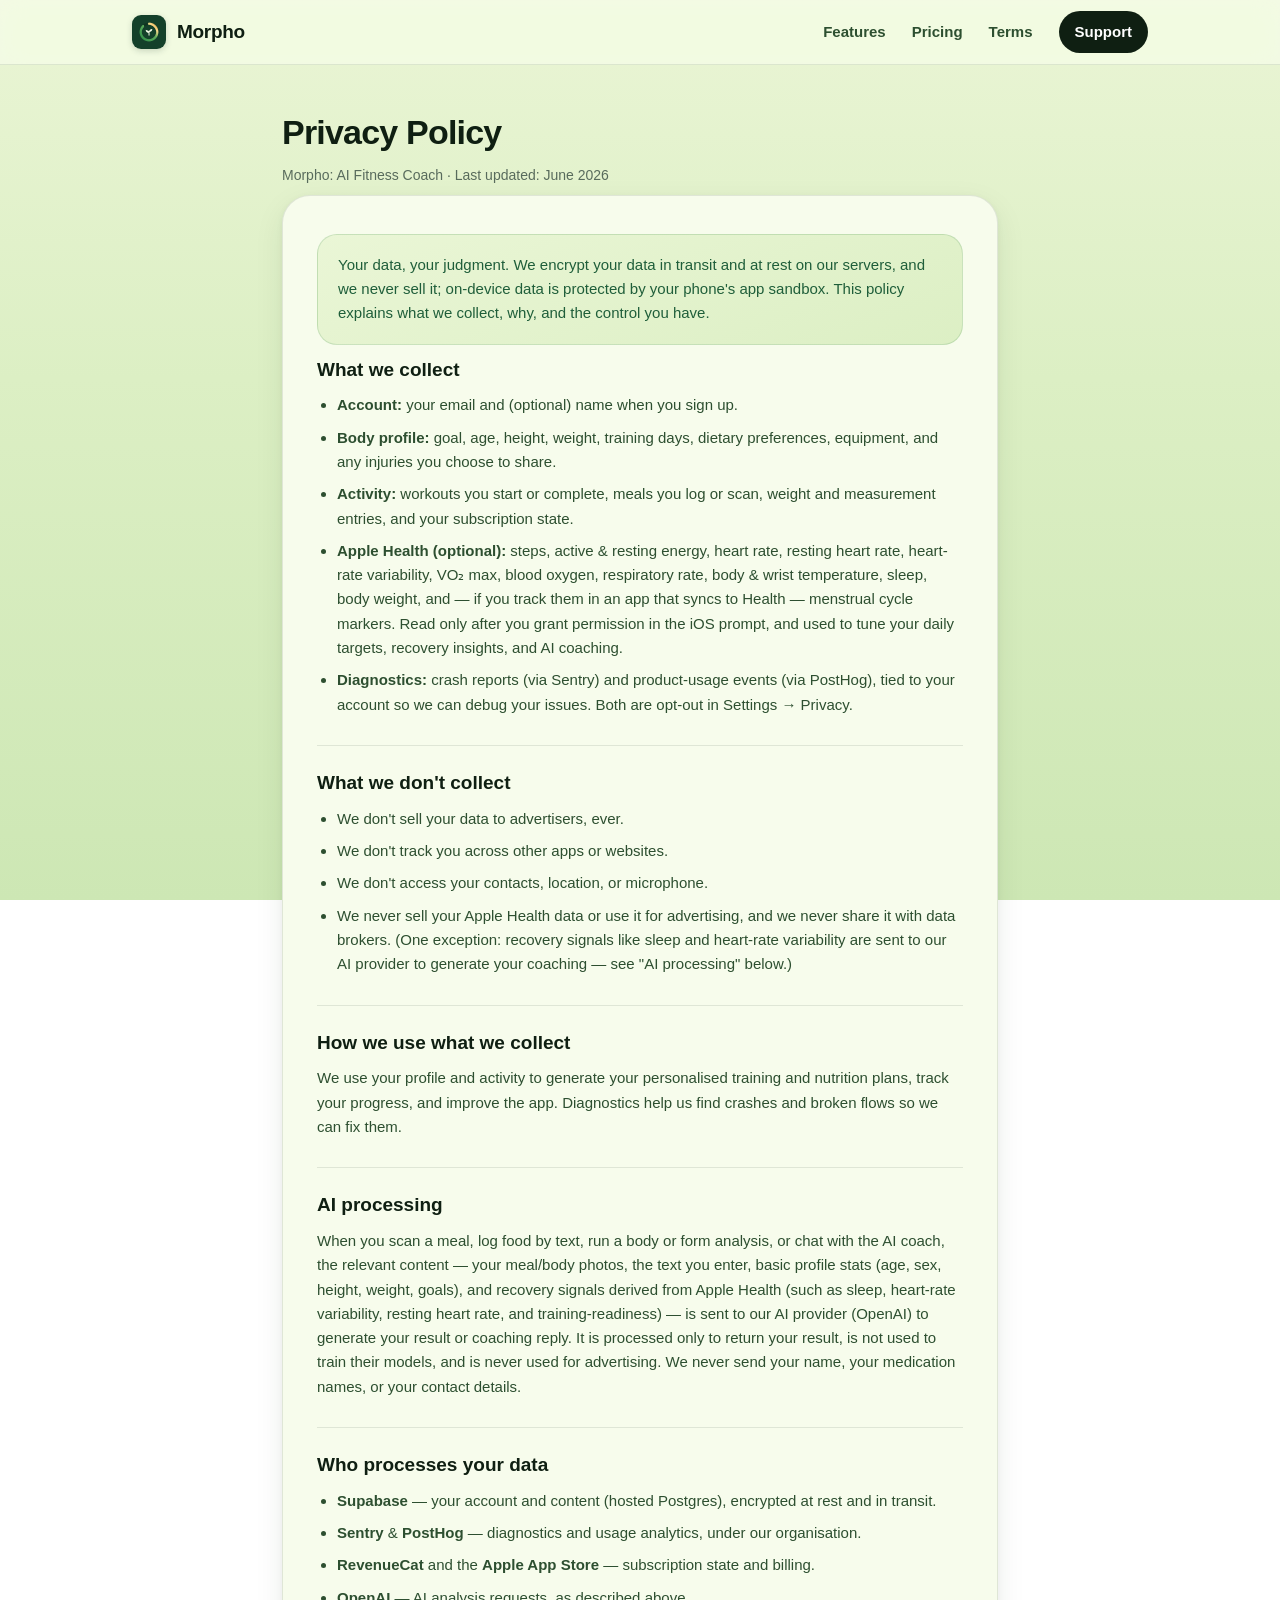
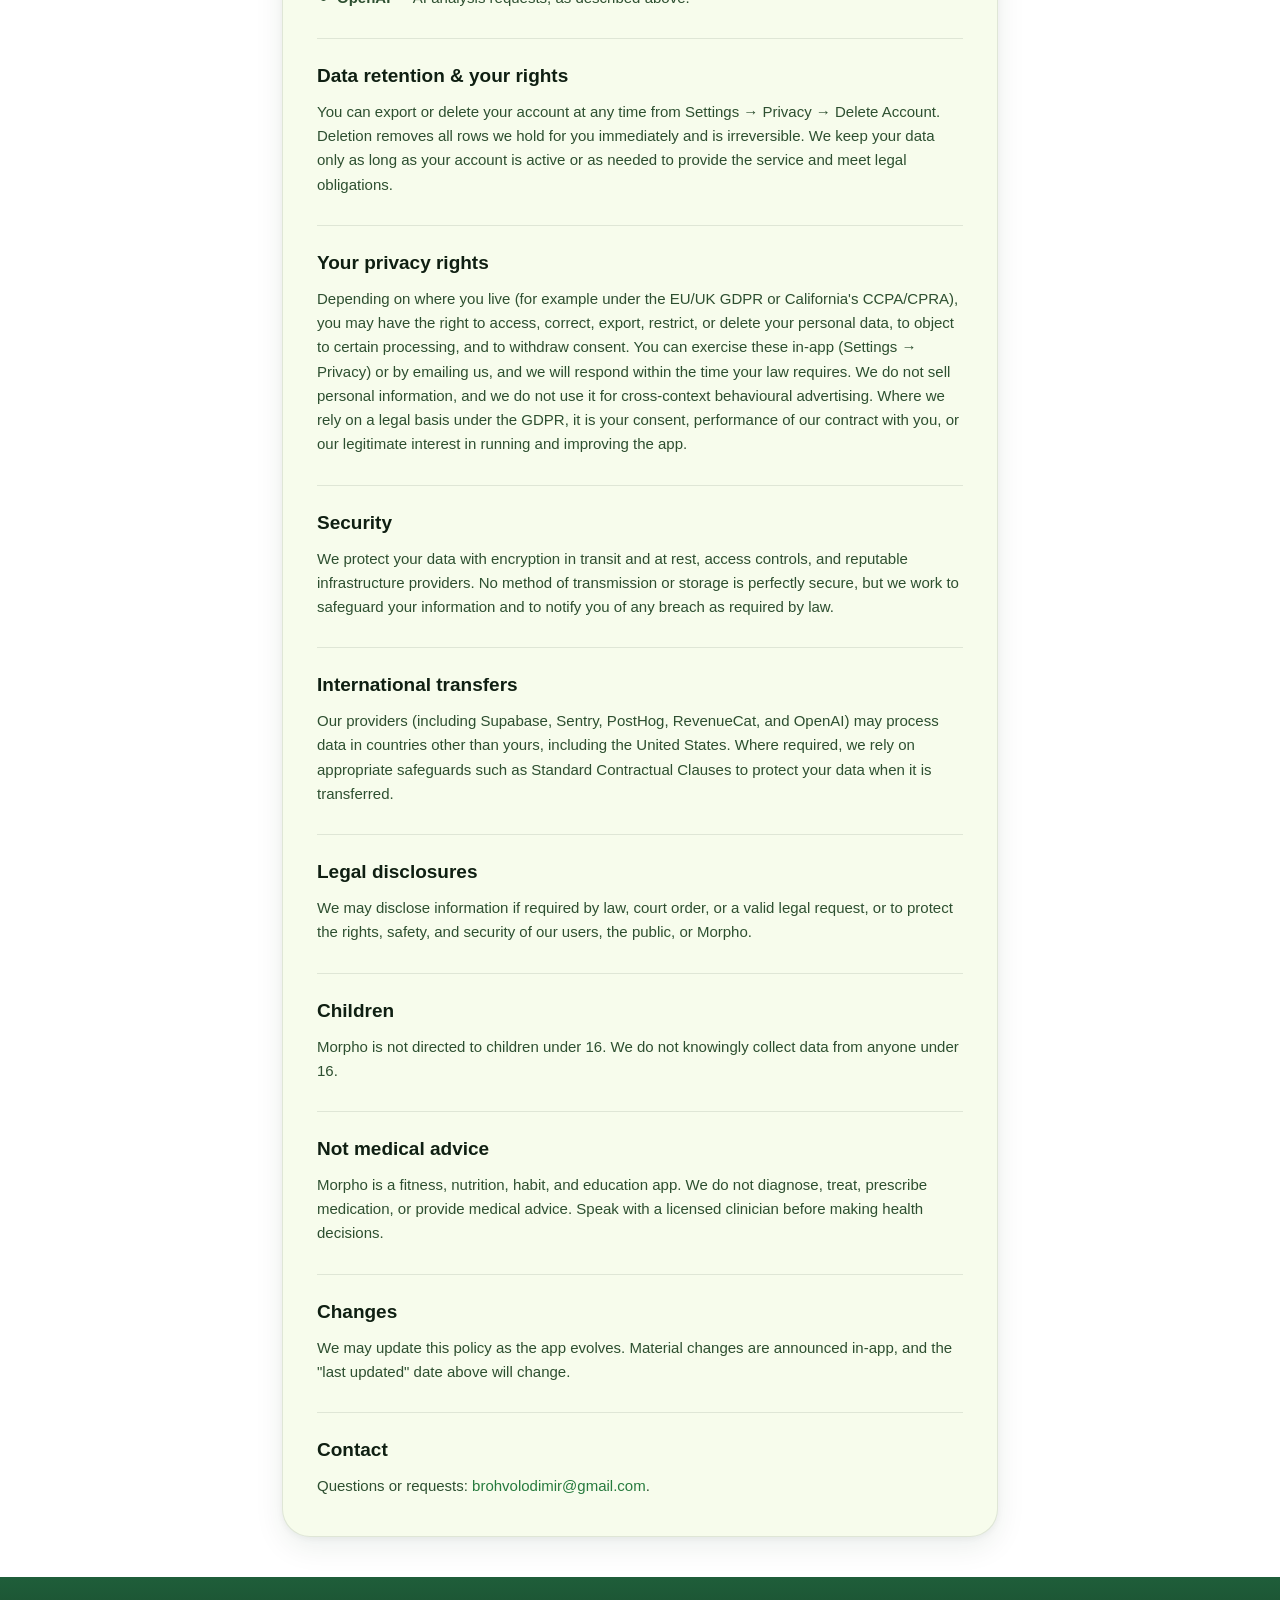
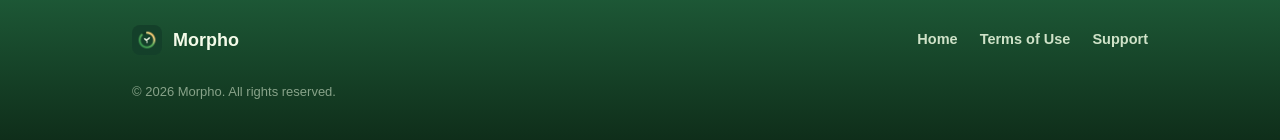
==== commit d2b08d94: "Privacy: scope the encryption claim to in-transit + at-rest on servers (on-device = OS sandbox) Co-A" ====
--- a/privacy.html
+++ b/privacy.html
@@ -28,7 +28,7 @@
   </div>
 
   <div class="legal">
-    <p class="promise">Your data, your judgment. We encrypt everything at rest and in transit, and we never sell your data. This policy explains what we collect, why, and the control you have.</p>
+    <p class="promise">Your data, your judgment. We encrypt your data in transit and at rest on our servers, and we never sell it; on-device data is protected by your phone's app sandbox. This policy explains what we collect, why, and the control you have.</p>
 
     <h2>What we collect</h2>
     <ul>
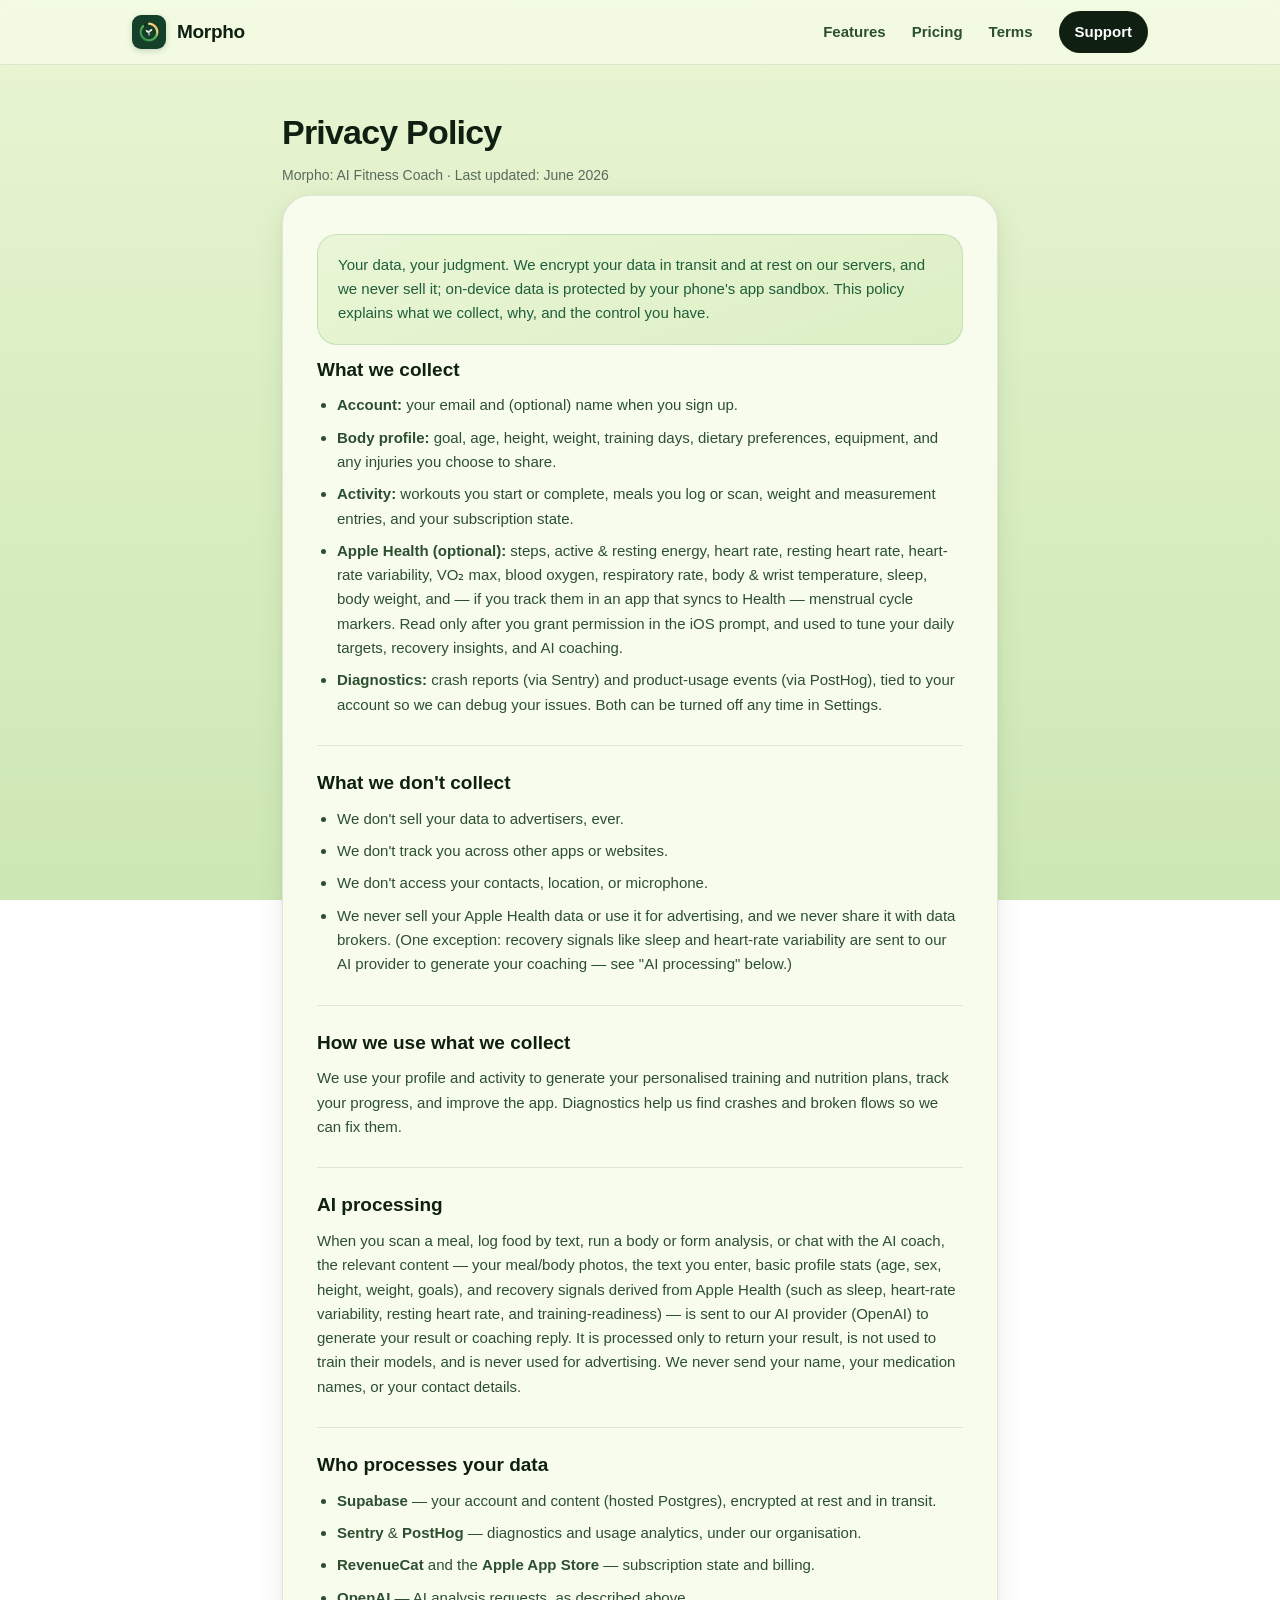
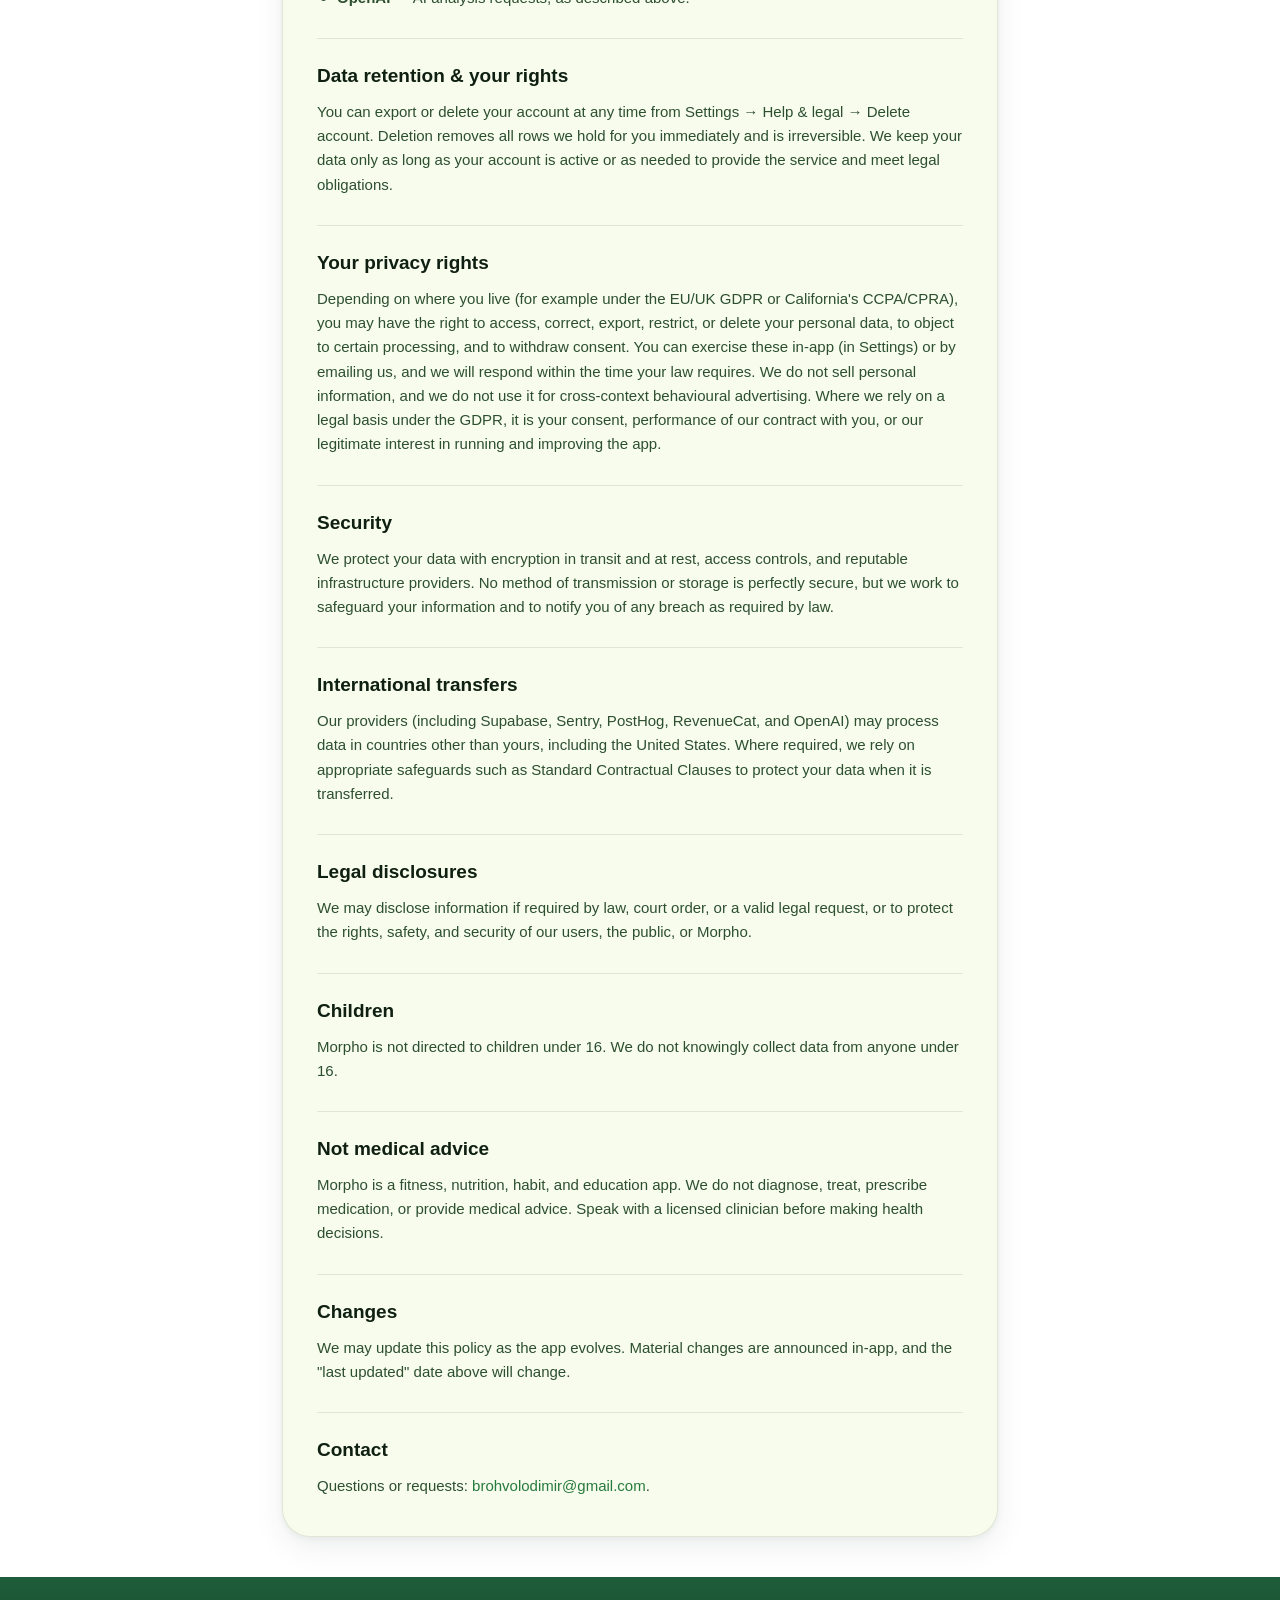
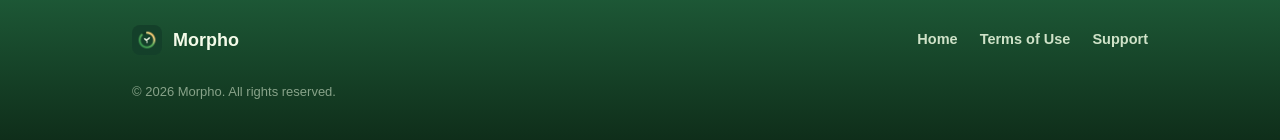
==== commit aec58132: "Privacy: point diagnostics opt-out + delete-account at the real Settings paths (no 'Privacy' section" ====
--- a/privacy.html
+++ b/privacy.html
@@ -36,7 +36,7 @@
       <li><strong>Body profile:</strong> goal, age, height, weight, training days, dietary preferences, equipment, and any injuries you choose to share.</li>
       <li><strong>Activity:</strong> workouts you start or complete, meals you log or scan, weight and measurement entries, and your subscription state.</li>
       <li><strong>Apple Health (optional):</strong> steps, active &amp; resting energy, heart rate, resting heart rate, heart-rate variability, VO₂ max, blood oxygen, respiratory rate, body &amp; wrist temperature, sleep, body weight, and — if you track them in an app that syncs to Health — menstrual cycle markers. Read only after you grant permission in the iOS prompt, and used to tune your daily targets, recovery insights, and AI coaching.</li>
-      <li><strong>Diagnostics:</strong> crash reports (via Sentry) and product-usage events (via PostHog), tied to your account so we can debug your issues. Both are opt-out in Settings &rarr; Privacy.</li>
+      <li><strong>Diagnostics:</strong> crash reports (via Sentry) and product-usage events (via PostHog), tied to your account so we can debug your issues. Both can be turned off any time in Settings.</li>
     </ul>
 
     <h2>What we don't collect</h2>
@@ -62,10 +62,10 @@
     </ul>
 
     <h2>Data retention &amp; your rights</h2>
-    <p>You can export or delete your account at any time from Settings &rarr; Privacy &rarr; Delete Account. Deletion removes all rows we hold for you immediately and is irreversible. We keep your data only as long as your account is active or as needed to provide the service and meet legal obligations.</p>
+    <p>You can export or delete your account at any time from Settings &rarr; Help &amp; legal &rarr; Delete account. Deletion removes all rows we hold for you immediately and is irreversible. We keep your data only as long as your account is active or as needed to provide the service and meet legal obligations.</p>
 
     <h2>Your privacy rights</h2>
-    <p>Depending on where you live (for example under the EU/UK GDPR or California's CCPA/CPRA), you may have the right to access, correct, export, restrict, or delete your personal data, to object to certain processing, and to withdraw consent. You can exercise these in-app (Settings &rarr; Privacy) or by emailing us, and we will respond within the time your law requires. We do not sell personal information, and we do not use it for cross-context behavioural advertising. Where we rely on a legal basis under the GDPR, it is your consent, performance of our contract with you, or our legitimate interest in running and improving the app.</p>
+    <p>Depending on where you live (for example under the EU/UK GDPR or California's CCPA/CPRA), you may have the right to access, correct, export, restrict, or delete your personal data, to object to certain processing, and to withdraw consent. You can exercise these in-app (in Settings) or by emailing us, and we will respond within the time your law requires. We do not sell personal information, and we do not use it for cross-context behavioural advertising. Where we rely on a legal basis under the GDPR, it is your consent, performance of our contract with you, or our legitimate interest in running and improving the app.</p>
 
     <h2>Security</h2>
     <p>We protect your data with encryption in transit and at rest, access controls, and reputable infrastructure providers. No method of transmission or storage is perfectly secure, but we work to safeguard your information and to notify you of any breach as required by law.</p>
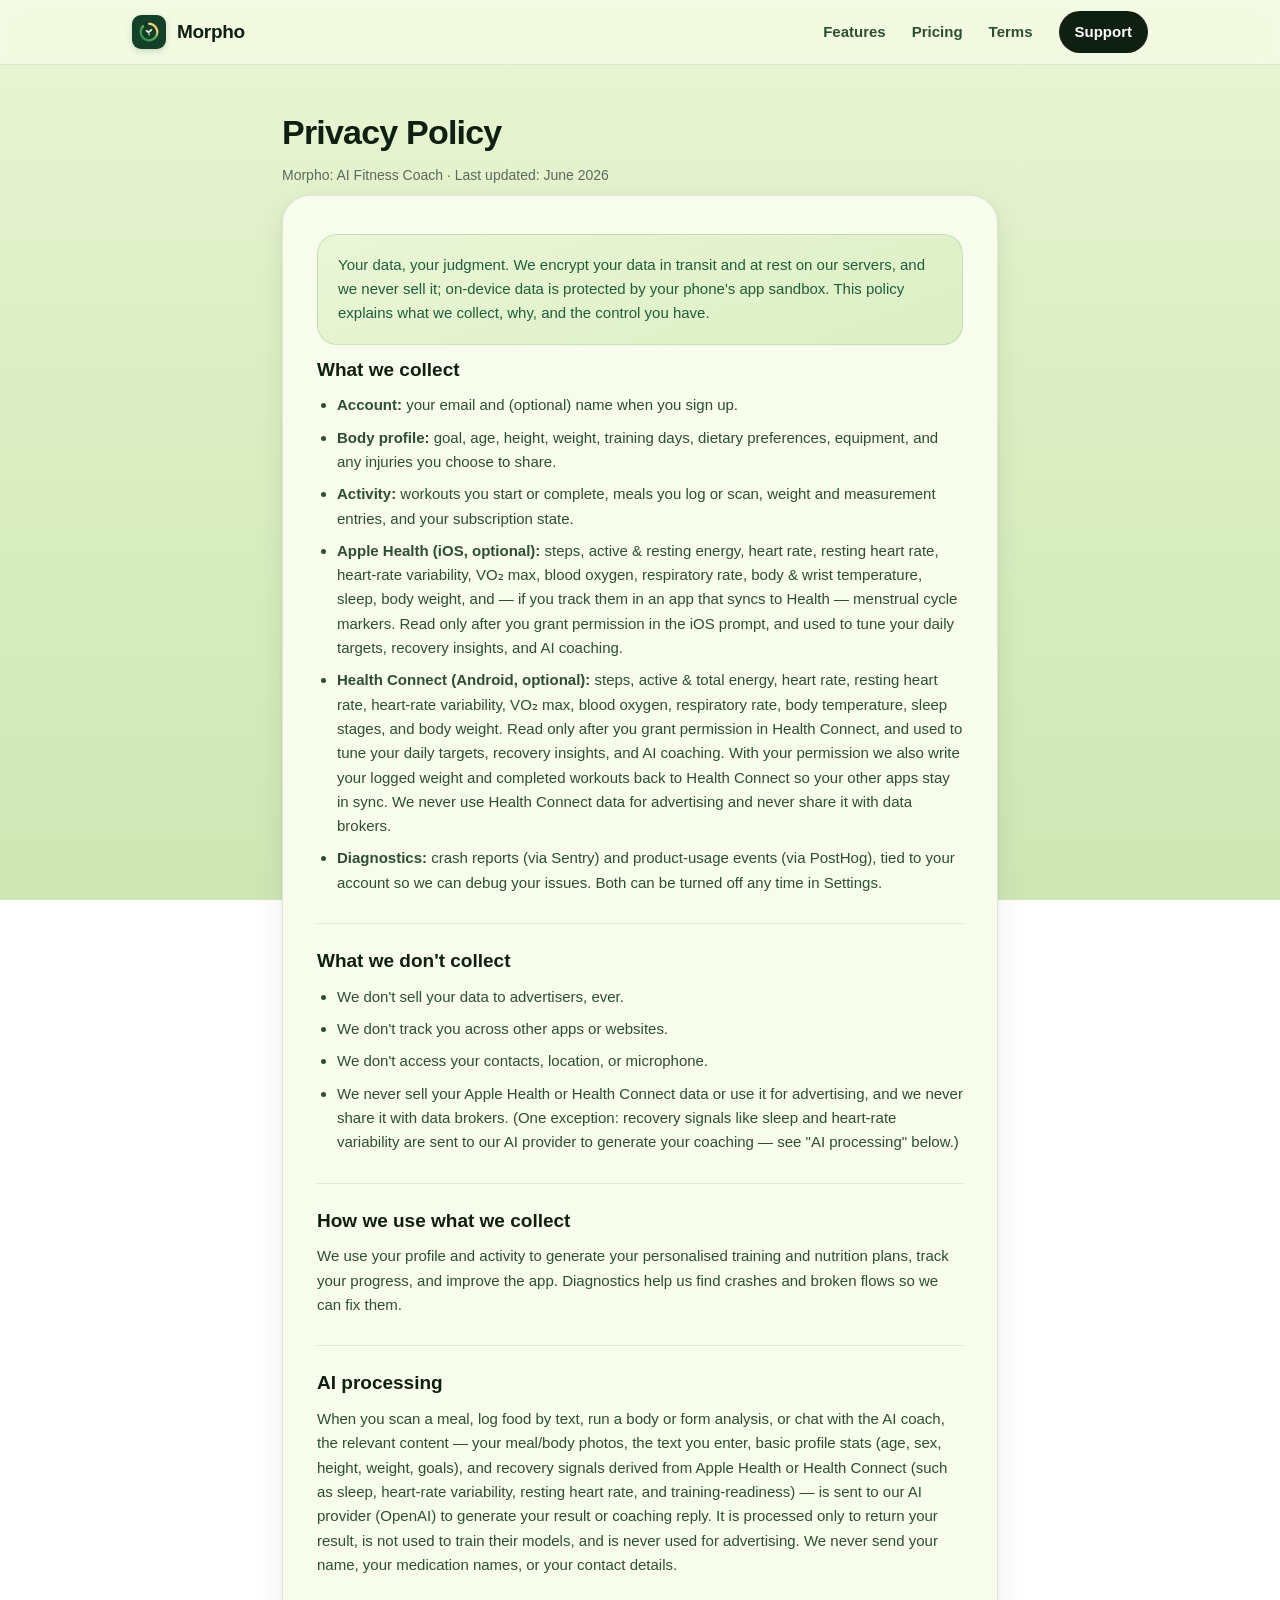
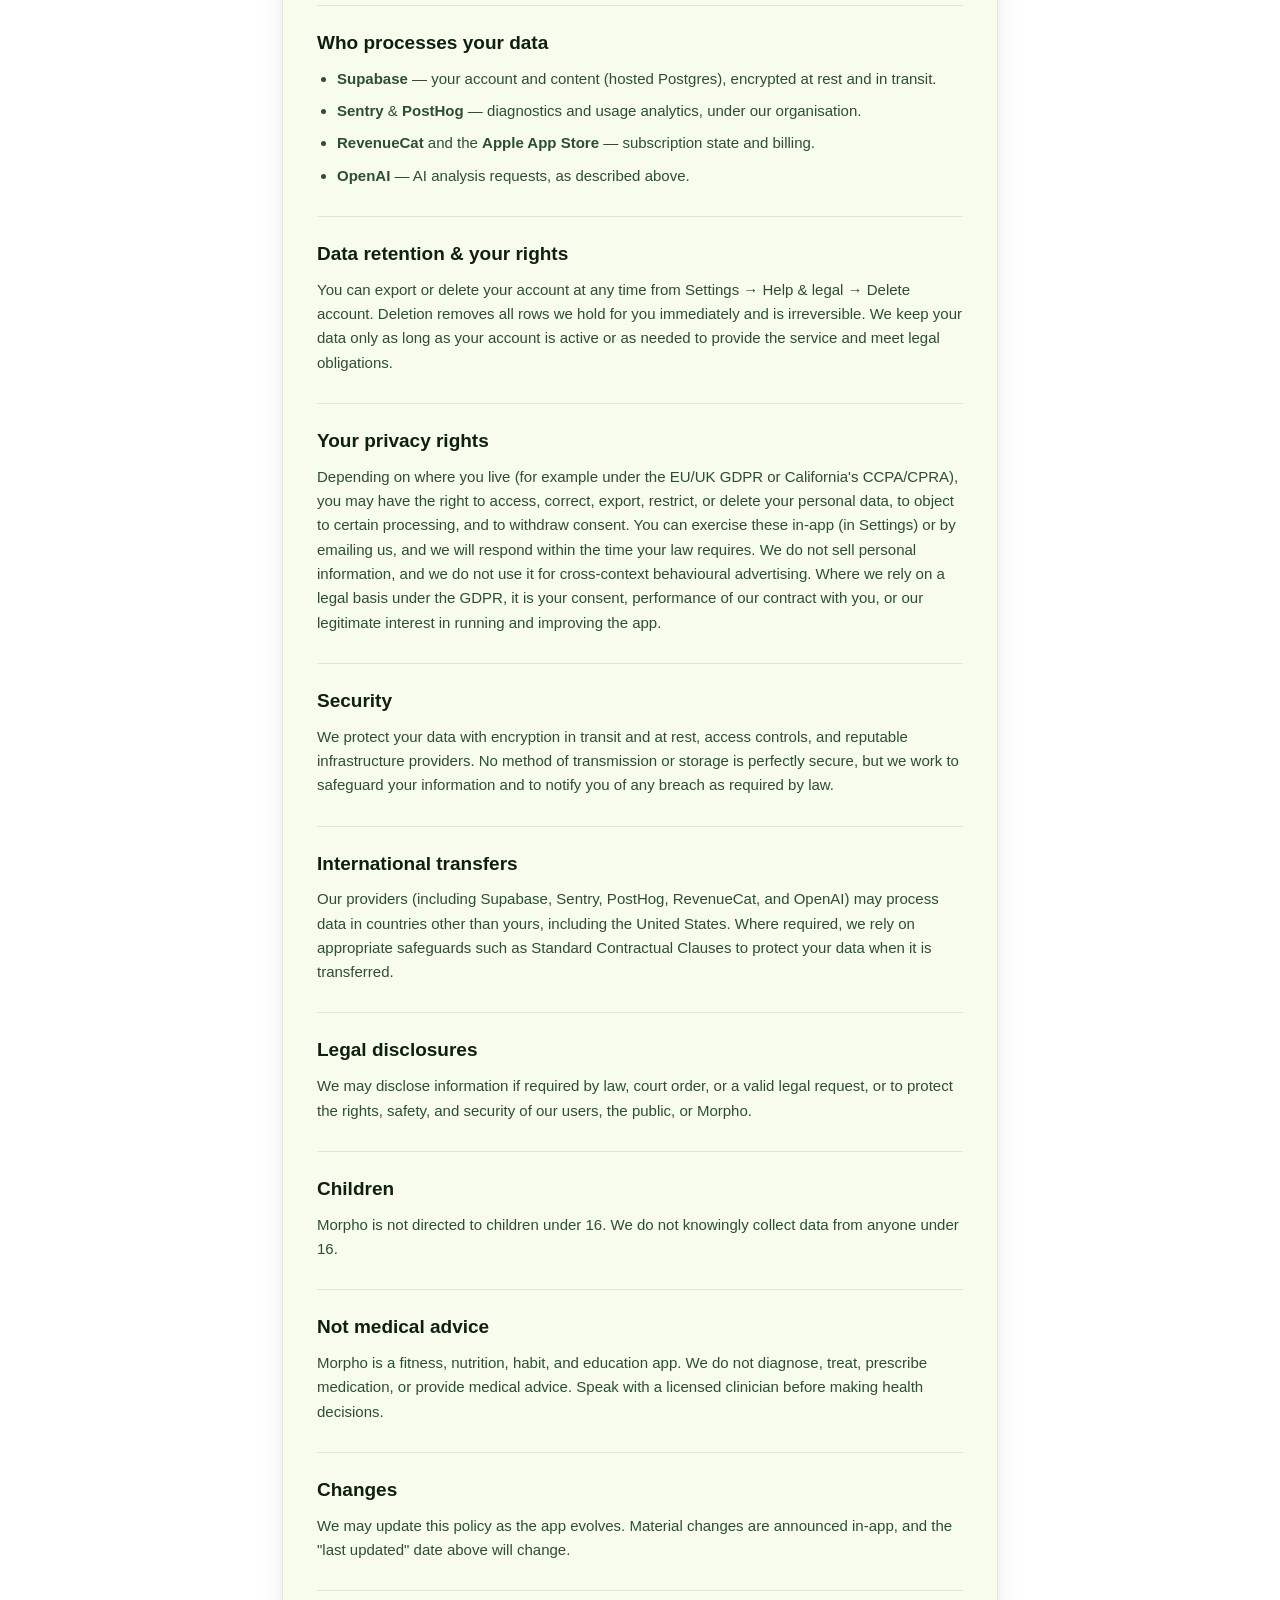
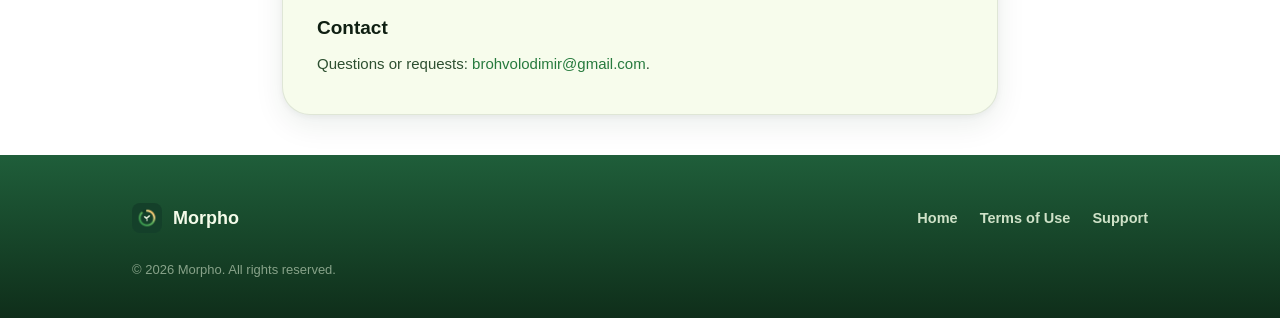
==== commit 8ab9a06c: "Privacy: add Health Connect (Android) data disclosure" ====
--- a/privacy.html
+++ b/privacy.html
@@ -35,7 +35,8 @@
       <li><strong>Account:</strong> your email and (optional) name when you sign up.</li>
       <li><strong>Body profile:</strong> goal, age, height, weight, training days, dietary preferences, equipment, and any injuries you choose to share.</li>
       <li><strong>Activity:</strong> workouts you start or complete, meals you log or scan, weight and measurement entries, and your subscription state.</li>
-      <li><strong>Apple Health (optional):</strong> steps, active &amp; resting energy, heart rate, resting heart rate, heart-rate variability, VO₂ max, blood oxygen, respiratory rate, body &amp; wrist temperature, sleep, body weight, and — if you track them in an app that syncs to Health — menstrual cycle markers. Read only after you grant permission in the iOS prompt, and used to tune your daily targets, recovery insights, and AI coaching.</li>
+      <li><strong>Apple Health (iOS, optional):</strong> steps, active &amp; resting energy, heart rate, resting heart rate, heart-rate variability, VO₂ max, blood oxygen, respiratory rate, body &amp; wrist temperature, sleep, body weight, and — if you track them in an app that syncs to Health — menstrual cycle markers. Read only after you grant permission in the iOS prompt, and used to tune your daily targets, recovery insights, and AI coaching.</li>
+      <li><strong>Health Connect (Android, optional):</strong> steps, active &amp; total energy, heart rate, resting heart rate, heart-rate variability, VO₂ max, blood oxygen, respiratory rate, body temperature, sleep stages, and body weight. Read only after you grant permission in Health Connect, and used to tune your daily targets, recovery insights, and AI coaching. With your permission we also write your logged weight and completed workouts back to Health Connect so your other apps stay in sync. We never use Health Connect data for advertising and never share it with data brokers.</li>
       <li><strong>Diagnostics:</strong> crash reports (via Sentry) and product-usage events (via PostHog), tied to your account so we can debug your issues. Both can be turned off any time in Settings.</li>
     </ul>
 
@@ -44,14 +45,14 @@
       <li>We don't sell your data to advertisers, ever.</li>
       <li>We don't track you across other apps or websites.</li>
       <li>We don't access your contacts, location, or microphone.</li>
-      <li>We never sell your Apple Health data or use it for advertising, and we never share it with data brokers. (One exception: recovery signals like sleep and heart-rate variability are sent to our AI provider to generate your coaching — see "AI processing" below.)</li>
+      <li>We never sell your Apple Health or Health Connect data or use it for advertising, and we never share it with data brokers. (One exception: recovery signals like sleep and heart-rate variability are sent to our AI provider to generate your coaching — see "AI processing" below.)</li>
     </ul>
 
     <h2>How we use what we collect</h2>
     <p>We use your profile and activity to generate your personalised training and nutrition plans, track your progress, and improve the app. Diagnostics help us find crashes and broken flows so we can fix them.</p>
 
     <h2>AI processing</h2>
-    <p>When you scan a meal, log food by text, run a body or form analysis, or chat with the AI coach, the relevant content — your meal/body photos, the text you enter, basic profile stats (age, sex, height, weight, goals), and recovery signals derived from Apple Health (such as sleep, heart-rate variability, resting heart rate, and training-readiness) — is sent to our AI provider (OpenAI) to generate your result or coaching reply. It is processed only to return your result, is not used to train their models, and is never used for advertising. We never send your name, your medication names, or your contact details.</p>
+    <p>When you scan a meal, log food by text, run a body or form analysis, or chat with the AI coach, the relevant content — your meal/body photos, the text you enter, basic profile stats (age, sex, height, weight, goals), and recovery signals derived from Apple Health or Health Connect (such as sleep, heart-rate variability, resting heart rate, and training-readiness) — is sent to our AI provider (OpenAI) to generate your result or coaching reply. It is processed only to return your result, is not used to train their models, and is never used for advertising. We never send your name, your medication names, or your contact details.</p>
 
     <h2>Who processes your data</h2>
     <ul>
